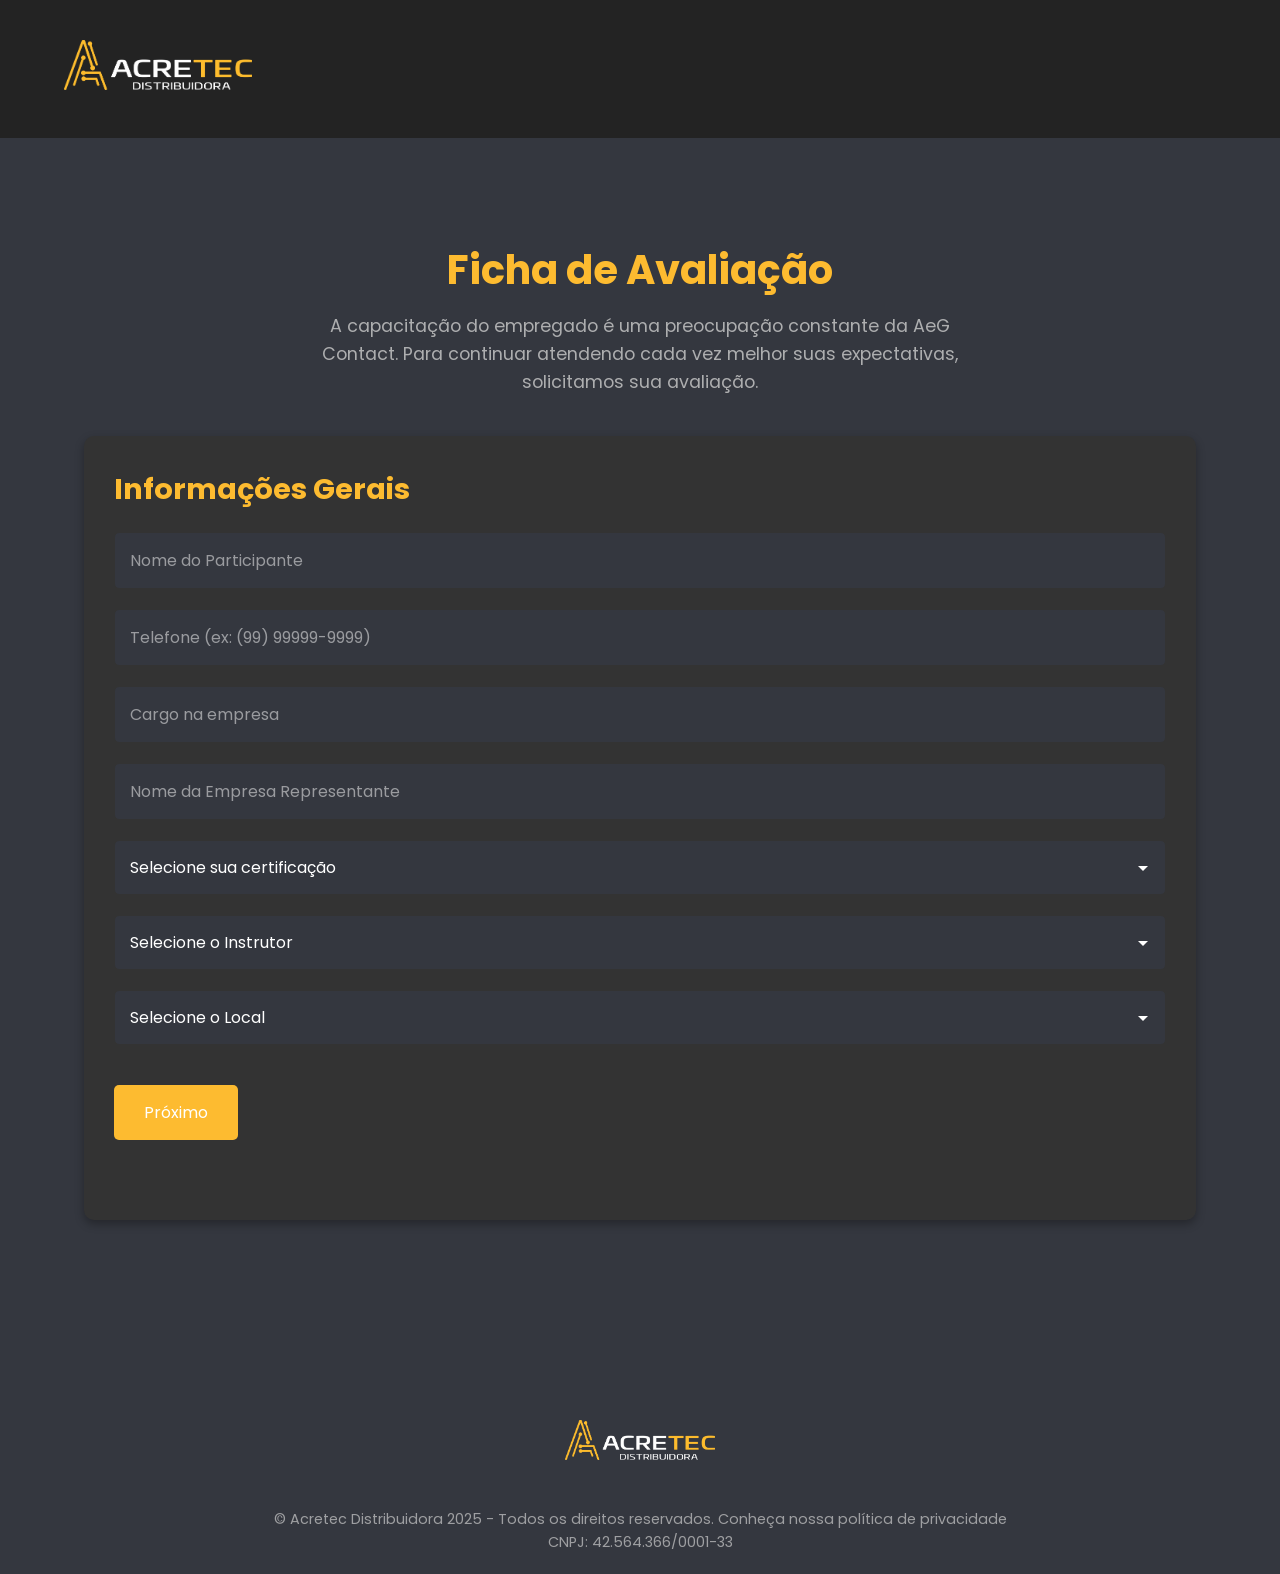
==== index.html @ d70e90a6 "Update index.html" ====
<!DOCTYPE html>
<html lang="pt-BR">

<head>
    <meta charset="UTF-8">
    <meta name="viewport" content="width=device-width, initial-scale=1.0">
    <title>Ficha de Avaliação - Treinamento Hikvision</title>
    <link rel="stylesheet" href="https://cdnjs.cloudflare.com/ajax/libs/font-awesome/6.4.0/css/all.min.css">
    <link href="https://fonts.googleapis.com/css2?family=Poppins:wght@300;400;500;600;700&display=swap" rel="stylesheet">
    <link rel="icon" href="./logo.png">
    <link rel="stylesheet" href="style.css">
</head>

<body>
    <header>
        <div class="container header-container">
            <div class="logo">
                <img src="./LOGO B&A HORIZONTAL.png" alt="ACRETEC Logo">
            </div>
        </div>
    </header>

    <section class="services" id="evaluation">
        <div class="container">
            <div class="section-title">
                <h2>Ficha de Avaliação</h2>
                <p>A capacitação do empregado é uma preocupação constante da AeG Contact. Para continuar atendendo cada vez melhor suas expectativas, solicitamos sua avaliação.</p>
            </div>

            <div class="evaluation-form">
                <form id="trainingEvaluationForm" action="https://api.sheetmonkey.io/form/idKcZD9u6rigDPsrkTjrjF" method="POST">
                    <div class="tabs">
                        <div class="tab-content active" id="info">
                            <div class="form-section info-section">
                                <h2>Informações Gerais</h2>
                                <input type="text" name="Participante" placeholder="Nome do Participante" aria-label="Nome do Participante" required>
                                <input type="tel" name="Telefone" placeholder="Telefone (ex: (99) 99999-9999)" aria-label="Número de Telefone do Participante" required>
                                <input type="text" name="CargoNaEmpresa" placeholder="Cargo na empresa" aria-label="Cargo na empresa" required>
                                <input type="text" name="Empresa_Representante" placeholder="Nome da Empresa Representante" aria-label="Nome da Empresa Representante" required>
                                <select id="instrutor" name="certificacao" required aria-label="Selecione sua certificação">
                                    <option value="" disabled selected>Selecione sua certificação</option>
                                    <option value="HSCA Alarm">HCSA - Alarm</option>
                                    <option value="CSTV Mobile">CSTV Mobile</option>
                                </select>
                                <select id="instrutor" name="Instrutor" required aria-label="Selecione o instrutor">
                                    <option value="" disabled selected>Selecione o Instrutor</option>
                                    <option value="Gabriel Ochoa">Gabriel Ochoa</option>
                                    <option value="Jhonata Cavalcante">Jhonata Cavalcante</option>
                                </select>
                                <select id="local" name="Local" required aria-label="Selecione o local do treinamento">
                                    <option value="" disabled selected>Selecione o Local</option>
                                    <option value="Rio Branco - AC">Rio Branco - AC</option>
                                    <option value="Ariquemes - RO">Ariquemes - RO</option>
                                    <option value="Ji-Paraná - RO">Ji-Paraná - RO</option>
                                    <option value="Vilhena - RO">Vilhena - RO</option>
                                    <option value="Porto Velho - RO">Porto Velho - RO</option>
                                </select>
                                <button type="button" class="next-btn" data-tab="estrutura">Próximo</button>
                            </div>
                        </div>

                        <div class="tab-content" id="estrutura">
                            <div class="form-section">
                                <h2>Estrutura</h2>
                                <div class="rating-item">
                                    <span class="item-label">Horário de realização</span>
                                    <div class="rating-scale">
                                        <span>Não Atendeu</span>
                                        <span>Atendeu</span>
                                        <span>Superou</span>
                                    </div>
                                    <div class="rating-options">
                                        <div class="rating-option">
                                            <input type="radio" name="Estrutura_Horario" id="estrutura_horario1" value="1" required>
                                            <label for="estrutura_horario1">1</label>
                                        </div>
                                        <div class="rating-option">
                                            <input type="radio" name="Estrutura_Horario" id="estrutura_horario2" value="2">
                                            <label for="estrutura_horario2">2</label>
                                        </div>
                                        <div class="rating-option">
                                            <input type="radio" name="Estrutura_Horario" id="estrutura_horario3" value="3">
                                            <label for="estrutura_horario3">3</label>
                                        </div>
                                    </div>
                                </div>
                                <div class="rating-item">
                                    <span class="item-label">Local</span>
                                    <div class="rating-scale">
                                        <span>Não Atendeu</span>
                                        <span>Atendeu</span>
                                        <span>Superou</span>
                                    </div>
                                    <div class="rating-options">
                                        <div class="rating-option">
                                            <input type="radio" name="Estrutura_Local" id="estrutura_local1" value="1" required>
                                            <label for="estrutura_local1">1</label>
                                        </div>
                                        <div class="rating-option">
                                            <input type="radio" name="Estrutura_Local" id="estrutura_local2" value="2">
                                            <label for="estrutura_local2">2</label>
                                        </div>
                                        <div class="rating-option">
                                            <input type="radio" name="Estrutura_Local" id="estrutura_local3" value="3">
                                            <label for="estrutura_local3">3</label>
                                        </div>
                                    </div>
                                </div>
                                <div class="rating-item">
                                    <span class="item-label">Iluminação</span>
                                    <div class="rating-scale">
                                        <span>Não Atendeu</span>
                                        <span>Atendeu</span>
                                        <span>Superou</span>
                                    </div>
                                    <div class="rating-options">
                                        <div class="rating-option">
                                            <input type="radio" name="Estrutura_Iluminacao" id="estrutura_iluminacao1" value="1" required>
                                            <label for="estrutura_iluminacao1">1</label>
                                        </div>
                                        <div class="rating-option">
                                            <input type="radio" name="Estrutura_Iluminacao" id="estrutura_iluminacao2" value="2">
                                            <label for="estrutura_iluminacao2">2</label>
                                        </div>
                                        <div class="rating-option">
                                            <input type="radio" name="Estrutura_Iluminacao" id="estrutura_iluminacao3" value="3">
                                            <label for="estrutura_iluminacao3">3</label>
                                        </div>
                                    </div>
                                </div>
                                <div class="rating-item">
                                    <span class="item-label">Climatização</span>
                                    <div class="rating-scale">
                                        <span>Não Atendeu</span>
                                        <span>Atendeu</span>
                                        <span>Superou</span>
                                    </div>
                                    <div class="rating-options">
                                        <div class="rating-option">
                                            <input type="radio" name="Estrutura_Climatizacao" id="estrutura_Climatizacao1" value="1" required>
                                            <label for="estrutura_Climatizacao1">1</label>
                                        </div>
                                        <div class="rating-option">
                                            <input type="radio" name="Estrutura_Climatizacao" id="estrutura_Climatizacao2" value="2">
                                            <label for="estrutura_Climatizacao2">2</label>
                                        </div>
                                        <div class="rating-option">
                                            <input type="radio" name="Estrutura_Climatizacao" id="estrutura_Climatizacao3" value="3">
                                            <label for="estrutura_Climatizacao3">3</label>
                                        </div>
                                    </div>
                                </div>
                                <div class="rating-item">
                                    <span class="item-label">Coffee Break</span>
                                    <div class="rating-scale">
                                        <span>Não Atendeu</span>
                                        <span>Atendeu</span>
                                        <span>Superou</span>
                                    </div>
                                    <div class="rating-options">
                                        <div class="rating-option">
                                            <input type="radio" name="Estrutura_Coffee" id="estrutura_coffee1" value="1" required>
                                            <label for="estrutura_coffee1">1</label>
                                        </div>
                                        <div class="rating-option">
                                            <input type="radio" name="Estrutura_Coffee" id="estrutura_coffee2" value="2">
                                            <label for="estrutura_coffee2">2</label>
                                        </div>
                                        <div class="rating-option">
                                            <input type="radio" name="Estrutura_Coffee" id="estrutura_coffee3" value="3">
                                            <label for="estrutura_coffee3">3</label>
                                        </div>
                                    </div>
                                </div>
                                <p>Observação:</p>
                                <textarea name="Estrutura_Observacao" placeholder="Digite suas observações sobre a estrutura (ex.: sugestões para melhoria em horário, local, etc.)"></textarea>
                                <button type="button" class="prev-btn" data-tab="info">Anterior</button>
                                <button type="button" class="next-btn" data-tab="organizacao">Próximo</button>
                            </div>
                        </div>

                        <div class="tab-content" id="organizacao">
                            <div class="form-section">
                                <h2>Organização</h2>
                                <div class="rating-item">
                                    <span class="item-label">Material Didático</span>
                                    <div class="rating-scale">
                                        <span>Não Atendeu</span>
                                        <span>Atendeu</span>
                                        <span>Superou</span>
                                    </div>
                                    <div class="rating-options">
                                        <div class="rating-option">
                                            <input type="radio" name="Organizacao_Material" id="organizacao_material1" value="1" required>
                                            <label for="organizacao_material1">1</label>
                                        </div>
                                        <div class="rating-option">
                                            <input type="radio" name="Organizacao_Material" id="organizacao_material2" value="2">
                                            <label for="organizacao_material2">2</label>
                                        </div>
                                        <div class="rating-option">
                                            <input type="radio" name="Organizacao_Material" id="organizacao_material3" value="3">
                                            <label for="organizacao_material3">3</label>
                                        </div>
                                    </div>
                                </div>
                                <div class="rating-item">
                                    <span class="item-label">Conteúdo</span>
                                    <div class="rating-scale">
                                        <span>Não Atendeu</span>
                                        <span>Atendeu</span>
                                        <span>Superou</span>
                                    </div>
                                    <div class="rating-options">
                                        <div class="rating-option">
                                            <input type="radio" name="Organizacao_Conteudo" id="organizacao_conteudo1" value="1" required>
                                            <label for="organizacao_conteudo1">1</label>
                                        </div>
                                        <div class="rating-option">
                                            <input type="radio" name="Organizacao_Conteudo" id="organizacao_conteudo2" value="2">
                                            <label for="organizacao_conteudo2">2</label>
                                        </div>
                                        <div class="rating-option">
                                            <input type="radio" name="Organizacao_Conteudo" id="organizacao_conteudo3" value="3">
                                            <label for="organizacao_conteudo3">3</label>
                                        </div>
                                    </div>
                                </div>
                                <div class="rating-item">
                                    <span class="item-label">Carga Horária</span>
                                    <div class="rating-scale">
                                        <span>Não Atendeu</span>
                                        <span>Atendeu</span>
                                        <span>Superou</span>
                                    </div>
                                    <div class="rating-options">
                                        <div class="rating-option">
                                            <input type="radio" name="Organizacao_Carga" id="organizacao_carga1" value="1" required>
                                            <label for="organizacao_carga1">1</label>
                                        </div>
                                        <div class="rating-option">
                                            <input type="radio" name="Organizacao_Carga" id="organizacao_carga2" value="2">
                                            <label for="organizacao_carga2">2</label>
                                        </div>
                                        <div class="rating-option">
                                            <input type="radio" name="Organizacao_Carga" id="organizacao_carga3" value="3">
                                            <label for="organizacao_carga3">3</label>
                                        </div>
                                    </div>
                                </div>
                                <p>Observação:</p>
                                <textarea name="Organizacao_Observacao" placeholder="Digite suas observações sobre a organização (ex.: sugestões para melhoria em material, conteúdo, etc.)"></textarea>
                                <button type="button" class="prev-btn" data-tab="estrutura">Anterior</button>
                                <button type="button" class="next-btn" data-tab="instrutores">Próximo</button>
                            </div>
                        </div>

                        <div class="tab-content" id="instrutores">
                            <div class="form-section">
                                <h2>Instrutores</h2>
                                <div class="rating-item">
                                    <span class="item-label">Explicação do instrutor</span>
                                    <div class="rating-scale">
                                        <span>Não Atendeu</span>
                                        <span>Atendeu</span>
                                        <span>Superou</span>
                                    </div>
                                    <div class="rating-options">
                                        <div class="rating-option">
                                            <input type="radio" name="Instrutores_Didatica" id="instrutores_didatica1" value="1" required>
                                            <label for="instrutores_didatica1">1</label>
                                        </div>
                                        <div class="rating-option">
                                            <input type="radio" name="Instrutores_Didatica" id="instrutores_didatica2" value="2">
                                            <label for="instrutores_didatica2">2</label>
                                        </div>
                                        <div class="rating-option">
                                            <input type="radio" name="Instrutores_Didatica" id="instrutores_didatica3" value="3">
                                            <label for="instrutores_didatica3">3</label>
                                        </div>
                                    </div>
                                </div>
                                <div class="rating-item">
                                    <span class="item-label">Conhecimento do conteúdo</span>
                                    <div class="rating-scale">
                                        <span>Não Atendeu</span>
                                        <span>Atendeu</span>
                                        <span>Superou</span>
                                    </div>
                                    <div class="rating-options">
                                        <div class="rating-option">
                                            <input type="radio" name="Instrutores_Conhecimento" id="instrutores_conhecimento1" value="1" required>
                                            <label for="instrutores_conhecimento1">1</label>
                                        </div>
                                        <div class="rating-option">
                                            <input type="radio" name="Instrutores_Conhecimento" id="instrutores_conhecimento2" value="2">
                                            <label for="instrutores_conhecimento2">2</label>
                                        </div>
                                        <div class="rating-option">
                                            <input type="radio" name="Instrutores_Conhecimento" id="instrutores_conhecimento3" value="3">
                                            <label for="instrutores_conhecimento3">3</label>
                                        </div>
                                    </div>
                                </div>
                                <div class="rating-item">
                                    <span class="item-label">Preparação</span>
                                    <div class="rating-scale">
                                        <span>Não Atendeu</span>
                                        <span>Atendeu</span>
                                        <span>Superou</span>
                                    </div>
                                    <div class="rating-options">
                                        <div class="rating-option">
                                            <input type="radio" name="Instrutores_Preparacao" id="instrutores_preparacao1" value="1" required>
                                            <label for="instrutores_preparacao1">1</label>
                                        </div>
                                        <div class="rating-option">
                                            <input type="radio" name="Instrutores_Preparacao" id="instrutores_preparacao2" value="2">
                                            <label for="instrutores_preparacao2">2</label>
                                        </div>
                                        <div class="rating-option">
                                            <input type="radio" name="Instrutores_Preparacao" id="instrutores_preparacao3" value="3">
                                            <label for="instrutores_preparacao3">3</label>
                                        </div>
                                    </div>
                                </div>
                                <div class="rating-item">
                                    <span class="item-label">Relacionamento com a turma</span>
                                    <div class="rating-scale">
                                        <span>Não Atendeu</span>
                                        <span>Atendeu</span>
                                        <span>Superou</span>
                                    </div>
                                    <div class="rating-options">
                                        <div class="rating-option">
                                            <input type="radio" name="Instrutores_Relacionamento" id="instrutores_relacionamento1" value="1" required>
                                            <label for="instrutores_relacionamento1">1</label>
                                        </div>
                                        <div class="rating-option">
                                            <input type="radio" name="Instrutores_Relacionamento" id="instrutores_relacionamento2" value="2">
                                            <label for="instrutores_relacionamento2">2</label>
                                        </div>
                                        <div class="rating-option">
                                            <input type="radio" name="Instrutores_Relacionamento" id="instrutores_relacionamento3" value="3">
                                            <label for="instrutores_relacionamento3">3</label>
                                        </div>
                                    </div>
                                </div>
                                <div class="rating-item">
                                    <span class="item-label">Esclarecimento de dúvidas</span>
                                    <div class="rating-scale">
                                        <span>Não Atendeu</span>
                                        <span>Atendeu</span>
                                        <span>Superou</span>
                                    </div>
                                    <div class="rating-options">
                                        <div class="rating-option">
                                            <input type="radio" name="Instrutores_Duvidas" id="instrutores_duvidas1" value="1" required>
                                            <label for="instrutores_duvidas1">1</label>
                                        </div>
                                        <div class="rating-option">
                                            <input type="radio" name="Instrutores_Duvidas" id="instrutores_duvidas2" value="2">
                                            <label for="instrutores_duvidas2">2</label>
                                        </div>
                                        <div class="rating-option">
                                            <input type="radio" name="Instrutores_Duvidas" id="instrutores_duvidas3" value="3">
                                            <label for="instrutores_duvidas3">3</label>
                                        </div>
                                    </div>
                                </div>
                                <div class="rating-item">
                                    <span class="item-label">Tom de voz</span>
                                    <div class="rating-scale">
                                        <span>Não Atendeu</span>
                                        <span>Atendeu</span>
                                        <span>Superou</span>
                                    </div>
                                    <div class="rating-options">
                                        <div class="rating-option">
                                            <input type="radio" name="Instrutores_Tom" id="instrutores_tom1" value="1" required>
                                            <label for="instrutores_tom1">1</label>
                                        </div>
                                        <div class="rating-option">
                                            <input type="radio" name="Instrutores_Tom" id="instrutores_tom2" value="2">
                                            <label for="instrutores_tom2">2</label>
                                        </div>
                                        <div class="rating-option">
                                            <input type="radio" name="Instrutores_Tom" id="instrutores_tom3" value="3">
                                            <label for="instrutores_tom3">3</label>
                                        </div>
                                    </div>
                                </div>

                                <div class="rating-item">
                                    <span class="item-label">Pontualidade</span>
                                    <div class="rating-scale">
                                        <span>Não Atendeu</span>
                                        <span>Atendeu</span>
                                        <span>Superou</span>
                                    </div>
                                    <div class="rating-options">
                                        <div class="rating-option">
                                            <input type="radio" name="Instrutores_Pontualidade" id="instrutores_pontualidade1" value="1" required>
                                            <label for="instrutores_pontualidade1">1</label>
                                        </div>
                                        <div class="rating-option">
                                            <input type="radio" name="Instrutores_Pontualidade" id="instrutores_pontualidade2" value="2">
                                            <label for="instrutores_pontualidade2">2</label>
                                        </div>
                                        <div class="rating-option">
                                            <input type="radio" name="Instrutores_Pontualidade" id="instrutores_pontualidade3" value="3">
                                            <label for="instrutores_pontualidade3">3</label>
                                        </div>
                                    </div>
                                </div>
                                <p>Observação:</p>
                                <textarea name="Instrutores_Observacao" placeholder="Digite suas observações sobre os instrutores (ex.: sugestões para melhoria em didática, relacionamento, etc.)"></textarea>
                                <button type="button" class="prev-btn" data-tab="organizacao">Anterior</button>
                                <button type="button" class="next-btn" data-tab="participantes">Próximo</button>
                            </div>
                        </div>

                        <div class="tab-content" id="participantes">
                            <div class="form-section">
                                <h2>Participantes</h2>
                                <div class="rating-item">
                                    <span class="item-label">Aquisição de conhecimento</span>
                                    <div class="rating-scale">
                                        <span>Não Atendeu</span>
                                        <span>Atendeu</span>
                                        <span>Superou</span>
                                    </div>
                                    <div class="rating-options">
                                        <div class="rating-option">
                                            <input type="radio" name="Participantes_Conhecimento" id="participantes_conhecimento1" value="1" required>
                                            <label for="participantes_conhecimento1">1</label>
                                        </div>
                                        <div class="rating-option">
                                            <input type="radio" name="Participantes_Conhecimento" id="participantes_conhecimento2" value="2">
                                            <label for="participantes_conhecimento2">2</label>
                                        </div>
                                        <div class="rating-option">
                                            <input type="radio" name="Participantes_Conhecimento" id="participantes_conhecimento3" value="3">
                                            <label for="participantes_conhecimento3">3</label>
                                        </div>
                                    </div>
                                </div>
                                <div class="rating-item">
                                    <span class="item-label">Relação com o trabalho</span>
                                    <div class="rating-scale">
                                        <span>Não Atendeu</span>
                                        <span>Atendeu</span>
                                        <span>Superou</span>
                                    </div>
                                    <div class="rating-options">
                                        <div class="rating-option">
                                            <input type="radio" name="Participantes_Relacao" id="participantes_relacao1" value="1" required>
                                            <label for="participantes_relacao1">1</label>
                                        </div>
                                        <div class="rating-option">
                                            <input type="radio" name="Participantes_Relacao" id="participantes_relacao2" value="2">
                                            <label for="participantes_relacao2">2</label>
                                        </div>
                                        <div class="rating-option">
                                            <input type="radio" name="Participantes_Relacao" id="participantes_relacao3" value="3">
                                            <label for="participantes_relacao3">3</label>
                                        </div>
                                    </div>
                                </div>
                                <div class="rating-item">
                                    <span class="item-label">Satisfação</span>
                                    <div class="rating-scale">
                                        <span>Não Atendeu</span>
                                        <span>Atendeu</span>
                                        <span>Superou</span>
                                    </div>
                                    <div class="rating-options">
                                        <div class="rating-option">
                                            <input type="radio" name="Participantes_Satisfacao" id="participantes_satisfacao1" value="1" required>
                                            <label for="participantes_satisfacao1">1</label>
                                        </div>
                                        <div class="rating-option">
                                            <input type="radio" name="Participantes_Satisfacao" id="participantes_satisfacao2" value="2">
                                            <label for="participantes_satisfacao2">2</label>
                                        </div>
                                        <div class="rating-option">
                                            <input type="radio" name="Participantes_Satisfacao" id="participantes_satisfacao3" value="3">
                                            <label for="participantes_satisfacao3">3</label>
                                        </div>
                                    </div>
                                </div>
                                <div class="rating-item">
                                    <span class="item-label">Envolvimento</span>
                                    <div class="rating-scale">
                                        <span>Não Atendeu</span>
                                        <span>Atendeu</span>
                                        <span>Superou</span>
                                    </div>
                                    <div class="rating-options">
                                        <div class="rating-option">
                                            <input type="radio" name="Participantes_Envolvimento" id="participantes_envolvimento1" value="1" required>
                                            <label for="participantes_envolvimento1">1</label>
                                        </div>
                                        <div class="rating-option">
                                            <input type="radio" name="Participantes_Envolvimento" id="participantes_envolvimento2" value="2">
                                            <label for="participantes_envolvimento2">2</label>
                                        </div>
                                        <div class="rating-option">
                                            <input type="radio" name="Participantes_Envolvimento" id="participantes_envolvimento3" value="3">
                                            <label for="participantes_envolvimento3">3</label>
                                        </div>
                                    </div>
                                </div>
                                <div class="rating-item">
                                    <span class="item-label">Avaliação geral do treinamento (1 a 10)</span>
                                    <div class="rating-scale">
                                        <span>Muito Ruim</span>
                                        <span>Excelente</span>
                                    </div>
                                    <div class="rating-options">
                                        <div class="rating-option">
                                            <input type="radio" name="Nota_Geral" id="nota_geral1" value="1" required>
                                            <label for="nota_geral1">1</label>
                                        </div>
                                        <div class="rating-option">
                                            <input type="radio" name="Nota_Geral" id="nota_geral2" value="2">
                                            <label for="nota_geral2">2</label>
                                        </div>
                                        <div class="rating-option">
                                            <input type="radio" name="Nota_Geral" id="nota_geral3" value="3">
                                            <label for="nota_geral3">3</label>
                                        </div>
                                        <div class="rating-option">
                                            <input type="radio" name="Nota_Geral" id="nota_geral4" value="4">
                                            <label for="nota_geral4">4</label>
                                        </div>
                                        <div class="rating-option">
                                            <input type="radio" name="Nota_Geral" id="nota_geral5" value="5">
                                            <label for="nota_geral5">5</label>
                                        </div>
                                        <div class="rating-option">
                                            <input type="radio" name="Nota_Geral" id="nota_geral6" value="6">
                                            <label for="nota_geral6">6</label>
                                        </div>
                                        <div class="rating-option">
                                            <input type="radio" name="Nota_Geral" id="nota_geral7" value="7">
                                            <label for="nota_geral7">7</label>
                                        </div>
                                        <div class="rating-option">
                                            <input type="radio" name="Nota_Geral" id="nota_geral8" value="8">
                                            <label for="nota_geral8">8</label>
                                        </div>
                                        <div class="rating-option">
                                            <input type="radio" name="Nota_Geral" id="nota_geral9" value="9">
                                            <label for="nota_geral9">9</label>
                                        </div>
                                        <div class="rating-option">
                                            <input type="radio" name="Nota_Geral" id="nota_geral10" value="10">
                                            <label for="nota_geral10">10</label>
                                        </div>
                                    </div>
                                </div>
                                <p>Observação:</p>
                                <textarea name="Participantes_Observacao" placeholder="Digite suas observações sobre sua participação (ex.: sugestões para melhoria pessoal, etc.)"></textarea>
                                <button type="button" class="prev-btn" data-tab="instrutores">Anterior</button>
                                <button type="submit" class="submit-btn">Enviar Avaliação <i class="fas fa-spinner" style="display: none;"></i></button>
                            </div>
                        </div>
                    </div>
                </form>

                <div class="thank-you" id="thankYouMessage" style="display: none;">
                    <h2>Obrigado pela sua Avaliação!</h2>
                    <p>Sua opinião é muito importante para nós. Agradecemos pelo tempo dedicado.</p>
                </div>
            </div>
        </div>
    </section>

    <footer>
        <div class="container">
            <div class="footer-logo">
                <img src="./LOGO B&A HORIZONTAL.png" alt="ACRETEC Logo" style="height: 40px;">
            </div>
            <div class="copyright">
                <p>&copy; Acretec Distribuidora 2025 - Todos os direitos reservados. Conheça nossa política de
                    privacidade</p>
                <p>CNPJ: 42.564.366/0001-33</p>
            </div>
        </div>
    </footer>
    <script src="script.js"></script>
</body>
</html>
---- style.css ----
:root {
    --primary: #fdbb30;
    --dark: #232323;
    --dark-gray: #34373f;
    --medium-gray: #333333;
    --light: #ffffff;
}

* {
    margin: 0;
    padding: 0;
    box-sizing: border-box;
}

body {
    font-family: 'Poppins', sans-serif;
    background-color: var(--dark);
    color: var(--light);
    line-height: 1.6;
    padding-top: 70px;
}

.container {
    width: 100%;
    max-width: 1200px;
    margin: 0 auto;
    padding: 0 20px;
}

/* Header Styles */
header {
    background-color: var(--dark);
    padding: 15px 0;
    position: fixed;
    top: 0;
    width: 100%;
    z-index: 1000;
    box-shadow: 0 2px 10px rgba(0, 0, 0, 0.1);
}

.header-container {
    display: flex;
    justify-content: space-between;
    align-items: center;
    position: relative;
}

.logo img {
    height: 40px;
    width: auto;
    transition: all 0.3s ease;
    z-index: 1002;
}

.logo img:hover {
    transform: scale(1.05);
}

/* Navigation */
nav ul {
    display: flex;
    list-style: none;
}

nav ul li {
    margin-left: 30px;
}

nav ul li a {
    color: var(--light);
    text-decoration: none;
    font-weight: 500;
    transition: all 0.3s ease;
    position: relative;
}

nav ul li a:hover {
    color: var(--primary);
}

nav ul li a::after {
    content: '';
    position: absolute;
    width: 0;
    height: 2px;
    background: var(--primary);
    bottom: -5px;
    left: 0;
    transition: width 0.3s ease;
}

nav ul li a:hover::after {
    width: 100%;
}

.mobile-menu-btn {
    display: none;
    background: none;
    border: none;
    color: var(--light);
    font-size: 24px;
    cursor: pointer;
    z-index: 1003;
    padding: 5px;
}

/* Hero Section */
.hero {
    height: 100vh;
    display: flex;
    align-items: center;
    background: linear-gradient(rgba(35, 35, 35, 0.8), rgba(35, 35, 35, 0.8)), url('/imagem/LOJA%20RIO%20BRANCO%20-%20AC.JPG');
    background-size: cover;
    background-position: center;
    padding-top: 80px;
}

.hero-content {
    display: grid;
    grid-template-columns: 1fr 1fr;
    gap: 50px;
    align-items: center;
}

.about-text h1 {
    font-size: 2.8rem;
    margin-bottom: 20px;
    color: var(--primary);
}

.about-text p {
    font-size: 1.1rem;
    margin-bottom: 30px;
    opacity: 0.9;
    max-width: 600px;
}

.action-buttons {
    display: flex;
    flex-direction: column;
    gap: 20px;
}

.action-section {
    background-color: var(--dark-gray);
    padding: 30px;
    border-radius: 10px;
    box-shadow: 0 5px 15px rgba(0, 0, 0, 0.1);
}

.action-section h3 {
    color: var(--primary);
    margin-bottom: 20px;
    font-size: 1.5rem;
}

.action-links {
    display: flex;
    flex-direction: column;
    gap: 15px;
}

.action-links a {
    color: var(--light);
    text-decoration: none;
    transition: all 0.3s ease;
    display: flex;
    align-items: center;
}

.action-links a:hover {
    color: var(--primary);
    transform: translateX(5px);
}

.action-links a i {
    margin-right: 10px;
    color: var(--primary);
}

/* Buttons */
.btn {
    display: inline-block;
    background-color: var(--primary);
    color: var(--dark);
    padding: 12px 30px;
    border-radius: 5px;
    text-decoration: none;
    font-weight: 600;
    transition: all 0.3s ease;
    border: 2px solid var(--primary);
    text-align: center;
}

.btn:hover {
    background-color: transparent;
    color: var(--primary);
}

.btn-secondary {
    background-color: transparent;
    color: var(--primary);
    border-color: var(--primary);
}

.btn-secondary:hover {
    background-color: var(--primary);
    color: var(--dark);
}

.btn-group {
    display: flex;
    gap: 15px;
    margin-top: 30px;
}

/* Services Section */
.services {
    padding: 100px 0;
    background-color: var(--dark-gray);
}

.section-title {
    text-align: center;
    margin-bottom: 60px;
}

.section-title h2 {
    font-size: 2.5rem;
    color: var(--primary);
    margin-bottom: 15px;
}

.section-title p {
    max-width: 700px;
    margin: 0 auto;
    opacity: 0.8;
}

.services-grid {
    display: grid;
    grid-template-columns: repeat(auto-fit, minmax(300px, 1fr));
    gap: 30px;
}

.service-card {
    background-color: var(--medium-gray);
    padding: 30px;
    border-radius: 10px;
    transition: all 0.3s ease;
    text-align: center;
}

.service-card:hover {
    transform: translateY(-10px);
    box-shadow: 0 10px 20px rgba(0, 0, 0, 0.2);
}

.service-icon {
    font-size: 3rem;
    color: var(--primary);
    margin-bottom: 20px;
}

.service-card h3 {
    font-size: 1.5rem;
    margin-bottom: 15px;
}

/* Stores Section */
.stores {
    padding: 100px 0;
    background-color: var(--dark);
}

.stores-container {
    display: flex;
    flex-direction: column;
    gap: 40px;
}

.store-group {
    background-color: var(--dark-gray);
    padding: 30px;
    border-radius: 10px;
}

.store-group h3 {
    color: var(--primary);
    font-size: 1.8rem;
    margin-bottom: 20px;
    padding-bottom: 10px;
    border-bottom: 2px solid var(--primary);
}

.store-cards {
    display: grid;
    grid-template-columns: repeat(auto-fit, minmax(300px, 1fr));
    gap: 20px;
}

.store-card {
    background-color: var(--medium-gray);
    padding: 20px;
    border-radius: 8px;
    transition: all 0.3s ease;
}

.store-card:hover {
    transform: translateY(-5px);
}

.store-card img {
    width: 100%;
    height: 200px;
    object-fit: cover;
    border-radius: 5px;
    margin-bottom: 15px;
}

.store-card h4 {
    color: var(--primary);
    margin-bottom: 10px;
    font-size: 1.2rem;
}

.store-card p {
    margin-bottom: 10px;
    font-size: 0.9rem;
}

.store-card a {
    color: var(--primary);
    text-decoration: none;
    font-weight: 500;
    display: inline-block;
    margin-top: 10px;
    font-size: 0.9rem;
}

.store-card a:hover {
    text-decoration: underline;
}

/* Links Section */
.quick-links {
    padding: 60px 0;
    background-color: var(--dark-gray);
}

.links-container {
    display: grid;
    grid-template-columns: repeat(auto-fit, minmax(250px, 1fr));
    gap: 30px;
}

.link-group {
    background-color: var(--medium-gray);
    padding: 25px;
    border-radius: 8px;
}

.link-group h3 {
    color: var(--primary);
    font-size: 1.5rem;
    margin-bottom: 20px;
    padding-bottom: 10px;
    border-bottom: 1px solid var(--primary);
}

.link-list {
    display: flex;
    flex-direction: column;
    gap: 12px;
}

.link-list a {
    color: var(--light);
    text-decoration: none;
    transition: all 0.3s ease;
    display: flex;
    align-items: center;
}

.link-list a:hover {
    color: var(--primary);
    transform: translateX(5px);
}

.link-list a i {
    margin-right: 10px;
    color: var(--primary);
}

/* Contact Section */
.contact {
    padding: 100px 0;
    background-color: var(--dark);
}

.contact-container {
    display: grid;
    grid-template-columns: 1fr 1fr;
    gap: 50px;
}

.contact-info h3 {
    color: var(--primary);
    font-size: 1.8rem;
    margin-bottom: 20px;
}

.contact-info p {
    margin-bottom: 15px;
    display: flex;
    align-items: center;
}

.contact-info i {
    margin-right: 10px;
    color: var(--primary);
    min-width: 20px;
}

.contact-form input,
.contact-form textarea {
    width: 100%;
    padding: 15px;
    margin-bottom: 20px;
    background-color: var(--dark-gray);
    border: 1px solid var(--medium-gray);
    border-radius: 5px;
    color: var(--light);
}

.contact-form textarea {
    height: 150px;
    resize: none;
}

.contact-form button {
    width: 100%;
    padding: 15px;
    background-color: var(--primary);
    color: var(--dark);
    border: none;
    border-radius: 5px;
    font-weight: 600;
    cursor: pointer;
    transition: all 0.3s ease;
}

.contact-form button:hover {
    background-color: transparent;
    color: var(--primary);
    border: 1px solid var(--primary);
}

/* Footer */
footer {
    background-color: var(--medium-gray);
    padding: 40px 0 20px;
    text-align: center;
}

.footer-logo img {
    height: 60px;
    margin-bottom: 20px;
}

.social-links {
    display: flex;
    justify-content: center;
    gap: 15px;
    margin-bottom: 30px;
}

.social-links a {
    display: inline-flex;
    align-items: center;
    justify-content: center;
    width: 40px;
    height: 40px;
    background-color: var(--dark-gray);
    color: var(--primary);
    border-radius: 50%;
    transition: all 0.3s ease;
    position: relative;
    text-decoration: none;
}

.social-icon-container {
    display: flex;
    align-items: center;
    justify-content: center;
}

.social-links a i {
    font-size: 18px;
    position: relative;
    margin-left: auto;
    margin-right: auto;
    color: inherit;
    transition: color 0.3s ease;
}

.social-links a .fab {
    font-size: 20px;
    position: relative;
}

.social-links a:hover {
    background-color: var(--primary);
    color: var(--dark) !important;
    transform: translateY(-3px);
}

.copyright {
    opacity: 0.7;
    font-size: 0.9rem;
    margin-top: 20px;
}

/* Responsive Design */
@media (max-width: 992px) {

    .hero-content,
    .contact-container {
        grid-template-columns: 1fr;
    }

    .action-buttons {
        order: -1;
        margin-bottom: 50px;
    }
}

@media (max-width: 768px) {
    body {
        padding-top: 70px;
    }

    header {
        padding: 15px 0;
    }

    .logo img {
        height: 40px;
    }

    .mobile-menu-btn {
        display: block;
    }

    nav ul {
        position: fixed;
        top: 70px;
        left: -100%;
        width: 100%;
        height: calc(100vh - 70px);
        background-color: var(--dark-gray);
        flex-direction: column;
        padding: 20px 30px;
        transition: all 0.5s ease;
        z-index: 1001;
        overflow-y: auto;
    }

    nav ul.show {
        left: 0;
    }

    nav ul li {
        margin: 15px 0;
        border-bottom: 1px solid var(--medium-gray);
        padding-bottom: 10px;
    }

    nav ul li a {
        font-size: 1.1rem;
        display: block;
        padding: 10px 0;
    }

    .about-text h1 {
        font-size: 2.2rem;
    }

    .btn-group {
        flex-direction: column;
    }

    .hero {
        height: auto;
        min-height: 100vh;
        padding: 100px 0 50px;
    }

    .services-grid,
    .store-cards {
        grid-template-columns: 1fr;
    }
}

@media (min-width: 769px) {
    body {
        padding-top: 0;
    }

    header {
        position: static;
        padding: 20px 0;
    }

    .mobile-menu-btn {
        display: none;
    }

    nav ul {
        position: static;
        width: auto;
        height: auto;
        flex-direction: row;
        padding: 0;
        background: transparent;
        display: flex;
    }

    nav ul li {
        margin: 0 0 0 30px;
        border: none;
        padding: 0;
    }
}

/* Estilo para a seção de compra */
.purchase-cta {
    background: linear-gradient(135deg, #34373f 0%, #1a1a1a 100%);
    padding: 30px;
    border-radius: 12px;
    box-shadow: 0 10px 30px rgba(0, 0, 0, 0.2);
    border: 1px solid rgba(253, 187, 48, 0.2);
    margin-top: 30px;
}

.purchase-cta h3 {
    color: var(--primary);
    font-size: 1.8rem;
    margin-bottom: 10px;
    text-align: center;
    line-height: 1.3;
}

.cta-subtitle {
    color: rgba(255, 255, 255, 0.8);
    text-align: center;
    margin-bottom: 25px;
    font-size: 1.1rem;
    max-width: 600px;
    margin-left: auto;
    margin-right: auto;
}

.cta-buttons-grid {
    display: grid;
    grid-template-columns: repeat(auto-fit, minmax(250px, 1fr));
    gap: 15px;
    margin-bottom: 25px;
}

.cta-button {
    display: flex;
    align-items: center;
    background-color: rgba(253, 187, 48, 0.1);
    border: 1px solid rgba(253, 187, 48, 0.3);
    padding: 15px;
    border-radius: 8px;
    color: white;
    text-decoration: none;
    transition: all 0.3s ease;
}

.cta-button.primary {
    background: linear-gradient(135deg, rgba(253, 187, 48, 0.2) 0%, rgba(253, 187, 48, 0.4) 100%);
    border: 1px solid var(--primary);
    grid-column: 1 / -1;
}

.cta-button:hover {
    background-color: rgba(253, 187, 48, 0.2);
    transform: translateY(-3px);
    box-shadow: 0 5px 15px rgba(253, 187, 48, 0.2);
}

.cta-button i:first-child {
    font-size: 1.5rem;
    color: var(--primary);
    margin-right: 15px;
    min-width: 30px;
    text-align: center;
}

.cta-button i:last-child {
    color: rgba(255, 255, 255, 0.6);
    transition: all 0.3s ease;
    margin-left: 10px;
}

.cta-button:hover i:last-child {
    color: var(--primary);
    transform: translateX(5px);
}

.cta-button div {
    flex-grow: 1;
}

.cta-button strong {
    display: block;
    font-size: 1rem;
    margin-bottom: 3px;
}

.cta-button span {
    display: block;
    font-size: 0.85rem;
    color: rgba(255, 255, 255, 0.7);
}

.cta-benefits {
    display: flex;
    justify-content: center;
    flex-wrap: wrap;
    gap: 20px;
    padding-top: 20px;
    border-top: 1px solid rgba(255, 255, 255, 0.1);
}

.benefit-item {
    display: flex;
    align-items: center;
    gap: 8px;
    color: rgba(255, 255, 255, 0.9);
    font-size: 0.95rem;
}

.benefit-item i {
    color: var(--primary);
    font-size: 1rem;
}

/* Responsivo */
@media (max-width: 768px) {
    .purchase-cta h3 {
        font-size: 1.5rem;
    }

    .cta-button {
        padding: 12px;
    }

    .cta-button strong {
        font-size: 0.9rem;
    }

    .cta-button span {
        font-size: 0.8rem;
    }

    .cta-benefits {
        flex-direction: column;
        align-items: center;
        gap: 12px;
    }
}

.fa-spinner {
    margin-left: 8px;
}

button:disabled {
    opacity: 0.7;
    cursor: not-allowed;
}

.fa-spinner {
    margin-left: 8px;
    animation: fa-spin 2s infinite linear;
}

@keyframes fa-spin {
    0% {
        transform: rotate(0deg);
    }

    100% {
        transform: rotate(359deg);
    }
}

button:disabled {
    opacity: 0.7;
    cursor: not-allowed;
}

/* Estilo para o feedback */
#formFeedback {
    transition: all 0.3s ease;
}

/* Estilo para o botão durante o envio */
button[disabled] {
    opacity: 0.7;
    cursor: not-allowed;
}

/* Evaluation Form Styles */
.evaluation-form {
    background-color: var(--dark-gray);
    padding: 40px;
    border-radius: 10px;
    margin: 40px 0;
}

.form-section {
    margin-bottom: 30px;
    padding-bottom: 20px;
    border-bottom: 1px solid var(--medium-gray);
}

.form-section:last-child {
    border-bottom: none;
}

.form-section h2 {
    color: var(--primary);
    font-size: 1.8rem;
    margin-bottom: 15px;
}

.rating-item {
    margin-bottom: 25px;
}

.item-label {
    display: block;
    margin-bottom: 10px;
    font-weight: 500;
    font-size: 1.1rem;
}

.rating-scale {
    display: flex;
    justify-content: space-between;
    margin-bottom: 10px;
    font-size: 0.9rem;
    color: rgba(255, 255, 255, 0.7);
}

.rating-options {
    display: flex;
    justify-content: space-between;
}

.rating-option {
    display: flex;
    flex-direction: column;
    align-items: center;
}

.rating-option input {
    display: none;
}

.rating-option label {
    width: 50px;
    height: 50px;
    border: 2px solid var(--medium-gray);
    border-radius: 50%;
    display: flex;
    align-items: center;
    justify-content: center;
    cursor: pointer;
    font-weight: bold;
    transition: all 0.2s ease;
    background-color: var(--dark);
}

.rating-option input:checked+label {
    background: var(--primary);
    color: var(--dark);
    border-color: var(--primary);
}

.rating-option label:hover {
    border-color: var(--primary);
}

textarea {
    width: 100%;
    padding: 15px;
    background-color: var(--dark-gray);
    border: 1px solid var(--medium-gray);
    border-radius: 5px;
    color: var(--light);
    resize: vertical;
    min-height: 120px;
    margin-top: 10px;
}

textarea:focus {
    outline: none;
    border-color: var(--primary);
}

.optional {
    color: rgba(255, 255, 255, 0.6);
    font-style: italic;
    font-size: 0.9em;
}

.submit-btn {
    background-color: var(--primary);
    color: var(--dark);
    border: none;
    padding: 15px 40px;
    border-radius: 5px;
    font-size: 1.1rem;
    font-weight: 600;
    cursor: pointer;
    display: block;
    margin: 30px auto 10px;
    transition: all 0.3s ease;
}

.submit-btn:hover {
    background-color: transparent;
    color: var(--primary);
    border: 2px solid var(--primary);
}

.thank-you {
    display: none;
    text-align: center;
    padding: 40px;
    background: var(--dark);
    border-radius: 10px;
    margin-top: 20px;
}

.thank-you h2 {
    color: var(--primary);
    margin-bottom: 15px;
}

.info-section input {
    width: 100%;
    padding: 15px;
    margin-bottom: 20px;
    background-color: var(--dark-gray);
    border: 1px solid var(--medium-gray);
    border-radius: 5px;
    color: var(--light);
}

* {
    margin: 0;
    padding: 0;
    box-sizing: border-box;
}

body {
    font-family: 'Poppins', sans-serif;
    background-color: var(--dark-gray);
    color: var(--light);
    line-height: 1.6;
}

.container {
    width: 90%;
    max-width: 1200px;
    margin: 0 auto;
}

.header-container {
    display: flex;
    justify-content: space-between;
    align-items: center;
    padding: 20px 0;
}

.logo img {
    height: 50px;
}

nav ul {
    list-style: none;
    display: flex;
    gap: 20px;
}

nav ul li a {
    color: var(--light);
    text-decoration: none;
    font-weight: 500;
}

nav ul li a:hover {
    color: var(--primary);
}

.mobile-menu-btn {
    display: none;
    background: none;
    border: none;
    color: var(--light);
    font-size: 1.5rem;
    cursor: pointer;
}

.section-title {
    text-align: center;
    margin-bottom: 40px;
}

.section-title h2 {
    font-size: 2.5rem;
    margin-bottom: 10px;
}

.section-title p {
    font-size: 1.1rem;
    color: #ccc;
}

.evaluation-form {
    background-color: var(--medium-gray);
    padding: 30px;
    border-radius: 10px;
    box-shadow: 0 4px 10px rgba(0, 0, 0, 0.3);
}

.tab-content {
    display: none;
}

.tab-content.active {
    display: block;
}

.form-section {
    margin-bottom: 30px;
}

.form-section h2 {
    font-size: 1.8rem;
    margin-bottom: 20px;
}

select,
input[type="text"],
input[type="tel"],
textarea {
    width: 100%;
    padding: 15px;
    margin-bottom: 20px;
    background-color: var(--dark-gray);
    border: 1px solid var(--medium-gray);
    border-radius: 5px;
    color: var(--light);
    font-family: 'Poppins', sans-serif;
    font-size: 1rem;
}

select {
    appearance: none;
    background-image: url('data:image/svg+xml;utf8,<svg fill="white" height="24" viewBox="0 0 24 24" width="24" xmlns="http://www.w3.org/2000/svg"><path d="M7 10l5 5 5-5z"/><path d="M0 0h24v24H0z" fill="none"/></svg>');
    background-repeat: no-repeat;
    background-position: right 10px top 50%;
}

select:focus,
input[type="text"]:focus,
input[type="tel"]:focus,
textarea:focus {
    outline: none;
    border-color: var(--primary);
}

select option[disabled] {
    color: rgba(255, 255, 255, 0.5);
}

input[type="text"]::placeholder,
input[type="tel"]::placeholder,
textarea::placeholder {
    color: rgba(255, 255, 255, 0.5);
}

.rating-item {
    margin-bottom: 20px;
}

.item-label {
    display: block;
    font-size: 1.1rem;
    margin-bottom: 10px;
}

.rating-scale {
    display: flex;
    justify-content: space-between;
    font-size: 0.9rem;
    color: #ccc;
    margin-bottom: 10px;
}

.rating-options {
    display: flex;
    gap: 10px;
}

.rating-option {
    display: flex;
    flex-direction: column;
    align-items: center;
}

.rating-option input {
    margin-bottom: 5px;
}

.submit-btn,
.next-btn,
.prev-btn {
    background-color: var(--primary);
    color: var(--light);
    padding: 15px 30px;
    border: none;
    border-radius: 5px;
    cursor: pointer;
    font-size: 1rem;
    font-family: 'Poppins', sans-serif;
    display: inline-flex;
    align-items: center;
    gap: 10px;
    margin-top: 20px;
    margin-right: 10px;
}

.prev-btn {
    background-color: var(--medium-gray);
}

.submit-btn:hover,
.next-btn:hover,
.prev-btn:hover {
    opacity: 0.9;
}

.submit-btn:disabled {
    background-color: #555;
    cursor: not-allowed;
}

.thank-you {
    display: none;
    text-align: center;
    margin-top: 20px;
}

.thank-you h2 {
    font-size: 2rem;
    margin-bottom: 10px;
}

.thank-you p {
    font-size: 1.1rem;
    color: #ccc;
}

footer {
    background-color: var(--dark-gray);
    padding: 20px 0;
    margin-top: 40px;
}

.footer-logo img {
    height: 40px;
}

.social-links {
    display: flex;
    justify-content: center;
    gap: 20px;
    margin: 20px 0;
}

.social-links a {
    color: var(--light);
    font-size: 1.5rem;
}

.social-links a:hover {
    color: var(--primary);
}

.copyright {
    text-align: center;
    font-size: 0.9rem;
    color: #ccc;
}

@media (max-width: 768px) {
    .mobile-menu-btn {
        display: block;
    }

    nav ul {
        display: none;
        flex-direction: column;
        position: absolute;
        top: 80px;
        left: 0;
        width: 100%;
        background-color: var(--dark-gray);
        padding: 20px;
    }

    nav ul.show {
        display: flex;
    }

    .submit-btn,
    .next-btn,
    .prev-btn {
        width: 100%;
        justify-content: center;
        margin-bottom: 10px;
    }
}

.rating-scale {
    display: flex;
    justify-content: space-between;
    margin-bottom: 10px;
    font-size: 14px;
}
.rating-options {
    display: flex;
    gap: 10px;
}
.rating-option {
    display: flex;
    align-items: center;
    gap: 5px;
}
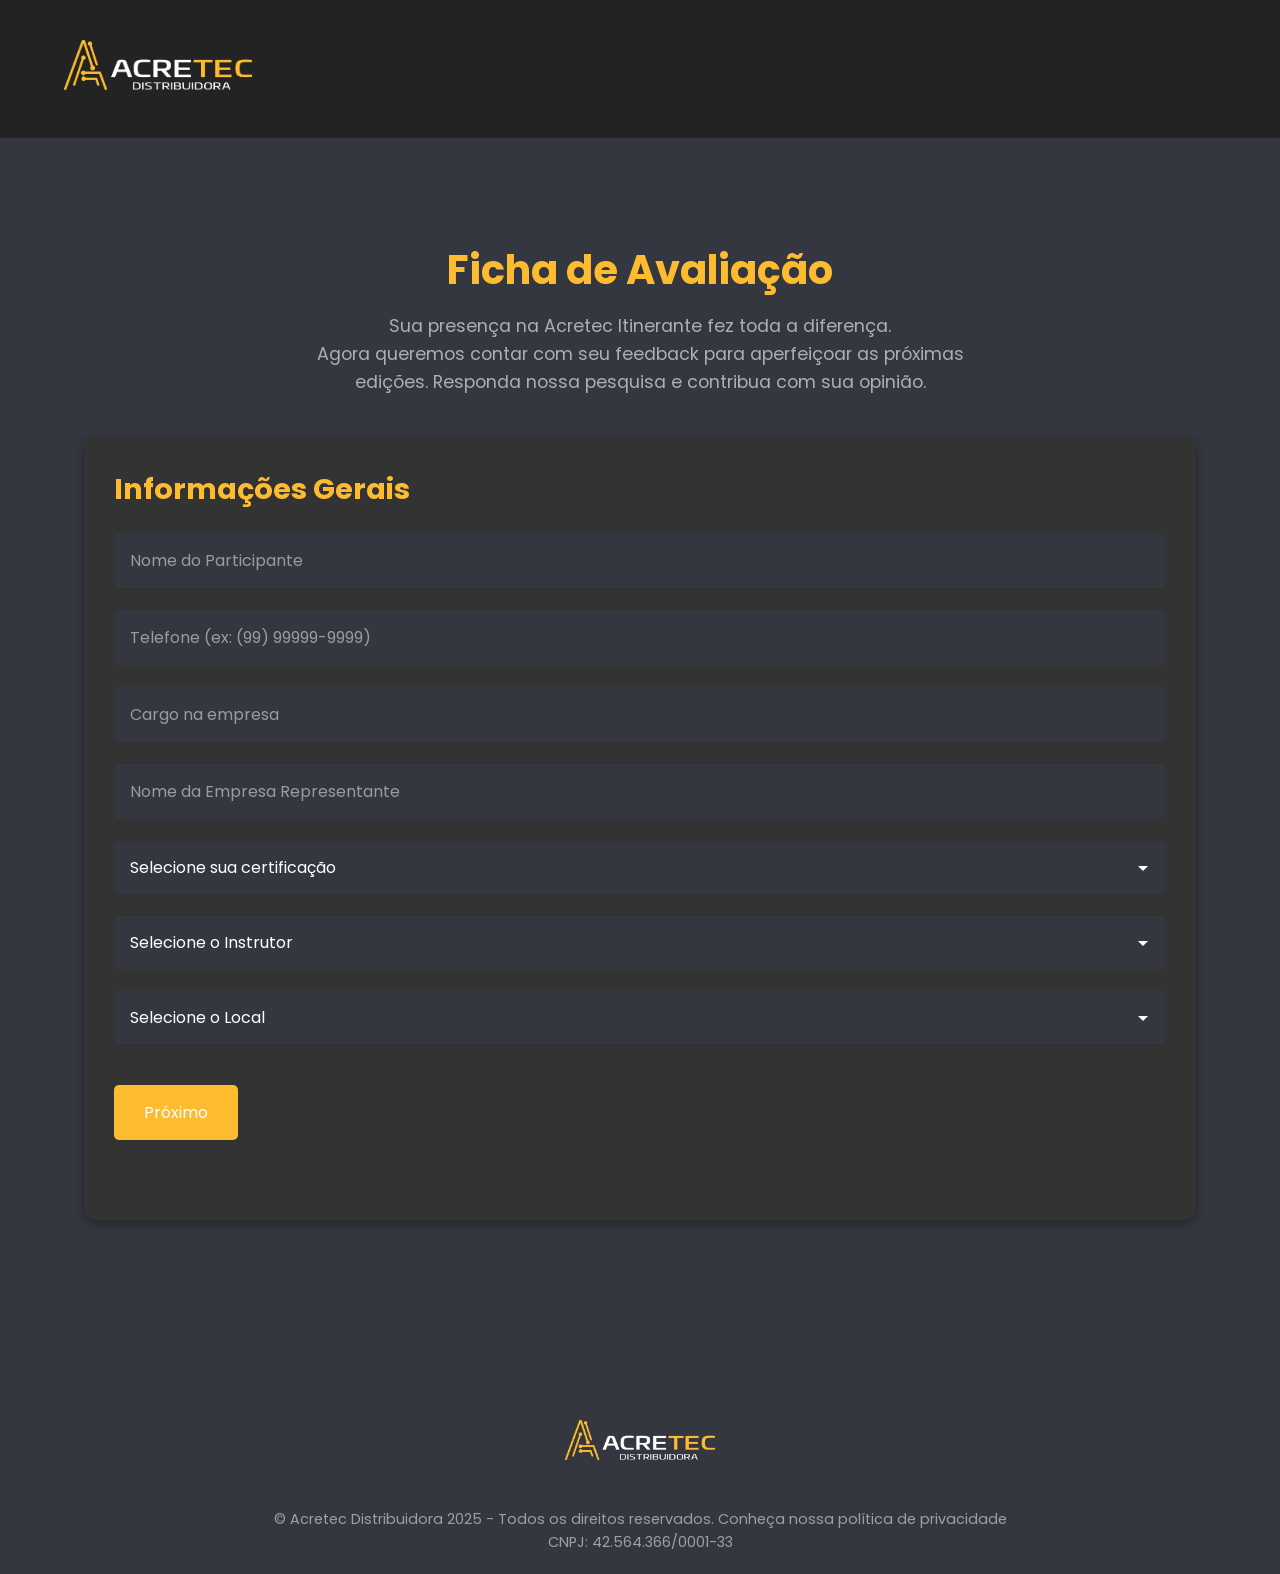
==== commit 87fa84c5: "Update index.html" ====
--- a/index.html
+++ b/index.html
@@ -24,7 +24,8 @@
         <div class="container">
             <div class="section-title">
                 <h2>Ficha de Avaliação</h2>
-                <p>A capacitação do empregado é uma preocupação constante da AeG Contact. Para continuar atendendo cada vez melhor suas expectativas, solicitamos sua avaliação.</p>
+                <p>Sua presença na Acretec Itinerante fez toda a diferença.</p>
+                <p>Agora queremos contar com seu feedback para aperfeiçoar as próximas edições. Responda nossa pesquisa e contribua com sua opinião.</p>
             </div>
 
             <div class="evaluation-form">
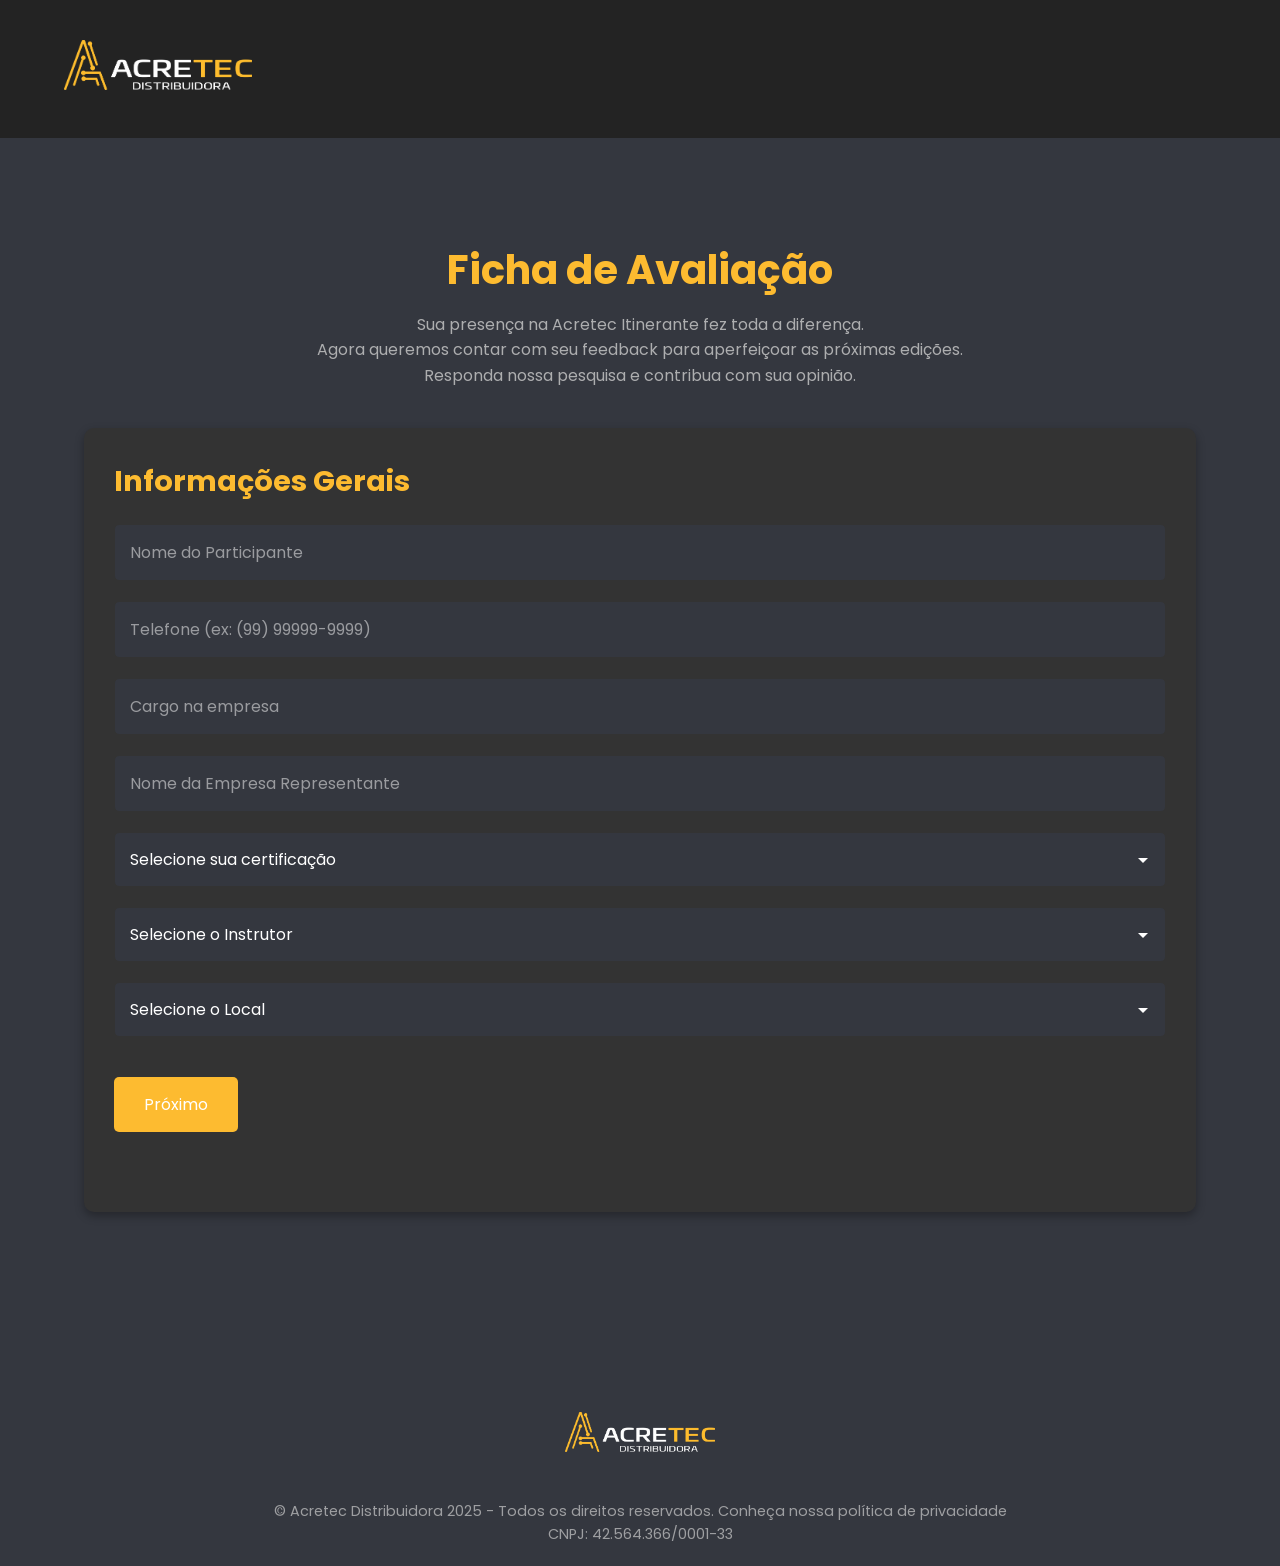
==== commit 91357f0d: "Update index.html" ====
--- a/index.html
+++ b/index.html
@@ -539,26 +539,6 @@
                                             <input type="radio" name="Nota_Geral" id="nota_geral5" value="5">
                                             <label for="nota_geral5">5</label>
                                         </div>
-                                        <div class="rating-option">
-                                            <input type="radio" name="Nota_Geral" id="nota_geral6" value="6">
-                                            <label for="nota_geral6">6</label>
-                                        </div>
-                                        <div class="rating-option">
-                                            <input type="radio" name="Nota_Geral" id="nota_geral7" value="7">
-                                            <label for="nota_geral7">7</label>
-                                        </div>
-                                        <div class="rating-option">
-                                            <input type="radio" name="Nota_Geral" id="nota_geral8" value="8">
-                                            <label for="nota_geral8">8</label>
-                                        </div>
-                                        <div class="rating-option">
-                                            <input type="radio" name="Nota_Geral" id="nota_geral9" value="9">
-                                            <label for="nota_geral9">9</label>
-                                        </div>
-                                        <div class="rating-option">
-                                            <input type="radio" name="Nota_Geral" id="nota_geral10" value="10">
-                                            <label for="nota_geral10">10</label>
-                                        </div>
                                     </div>
                                 </div>
                                 <p>Observação:</p>
--- a/style.css
+++ b/style.css
@@ -1029,7 +1029,7 @@
 }
 
 .section-title p {
-    font-size: 1.1rem;
+    font-size: 1.0rem;
     color: #ccc;
 }
 
@@ -1254,4 +1254,4 @@
     display: flex;
     align-items: center;
     gap: 5px;
-}+}
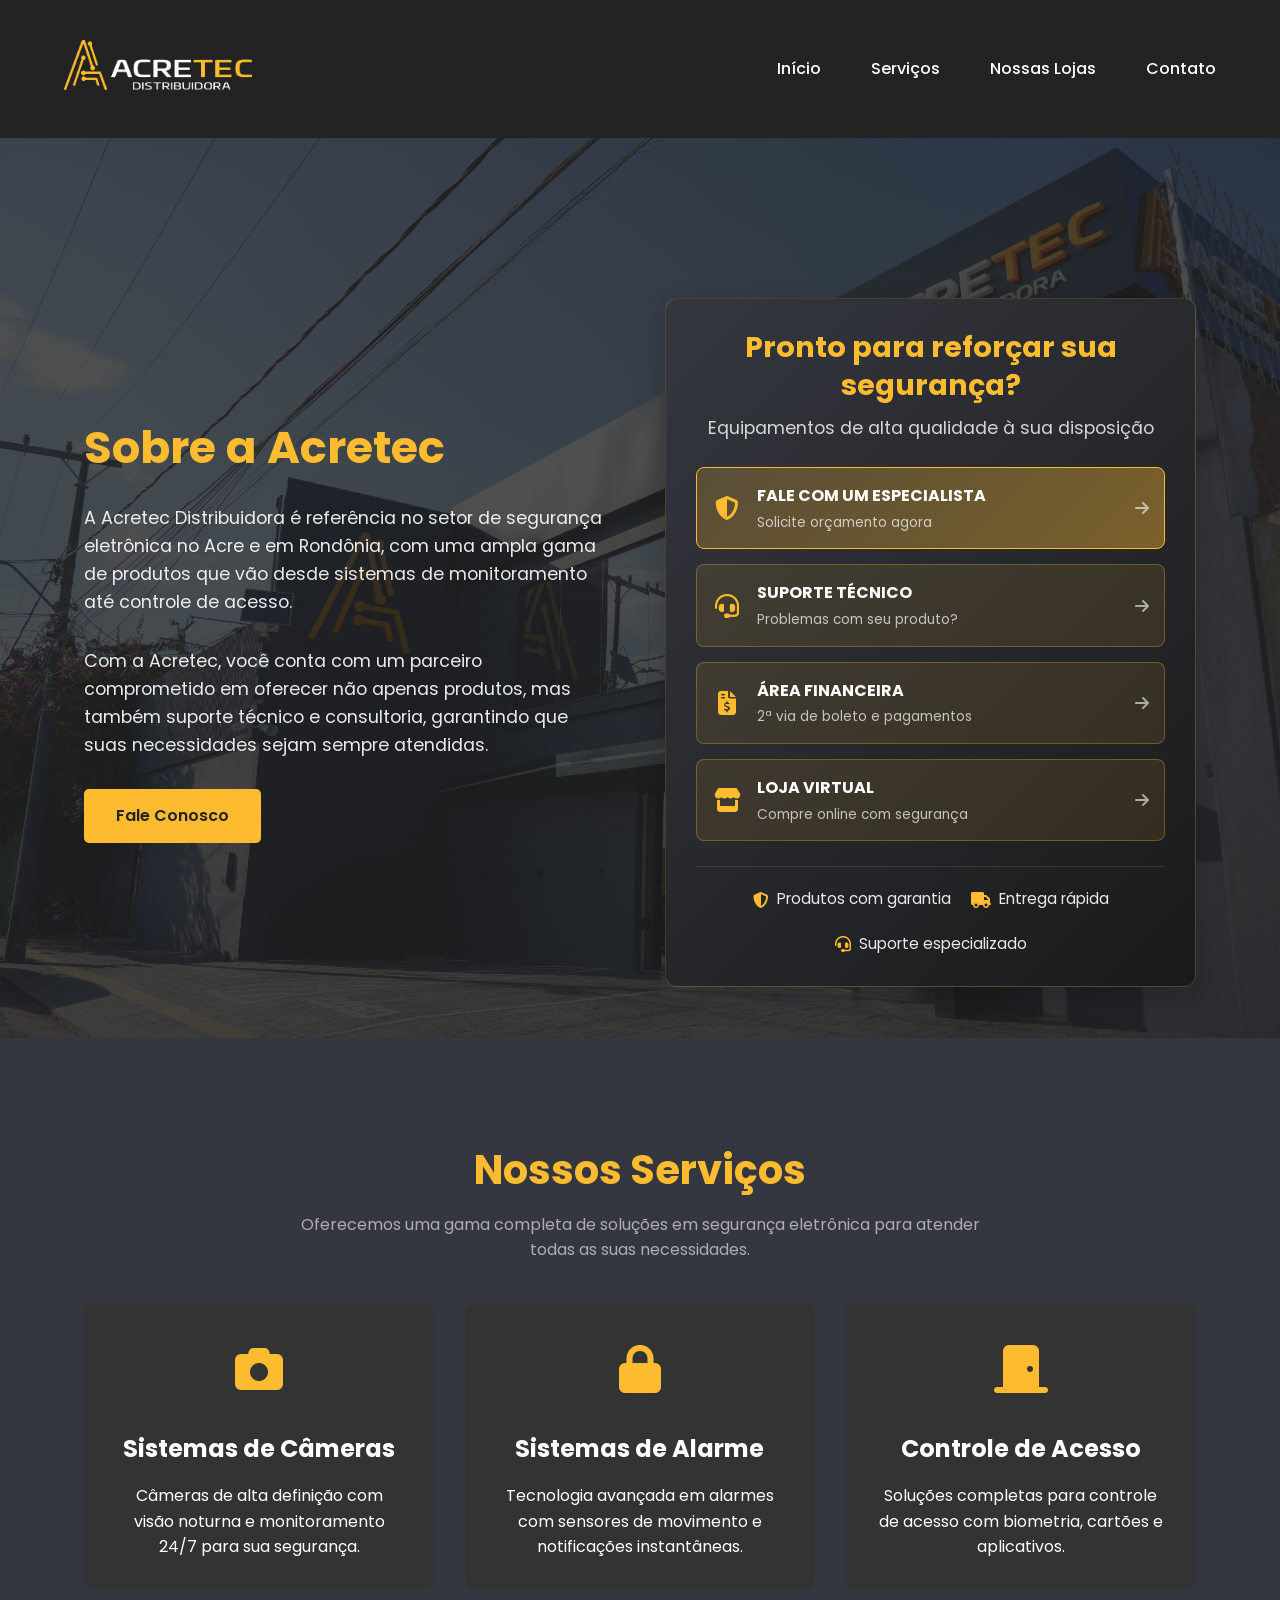
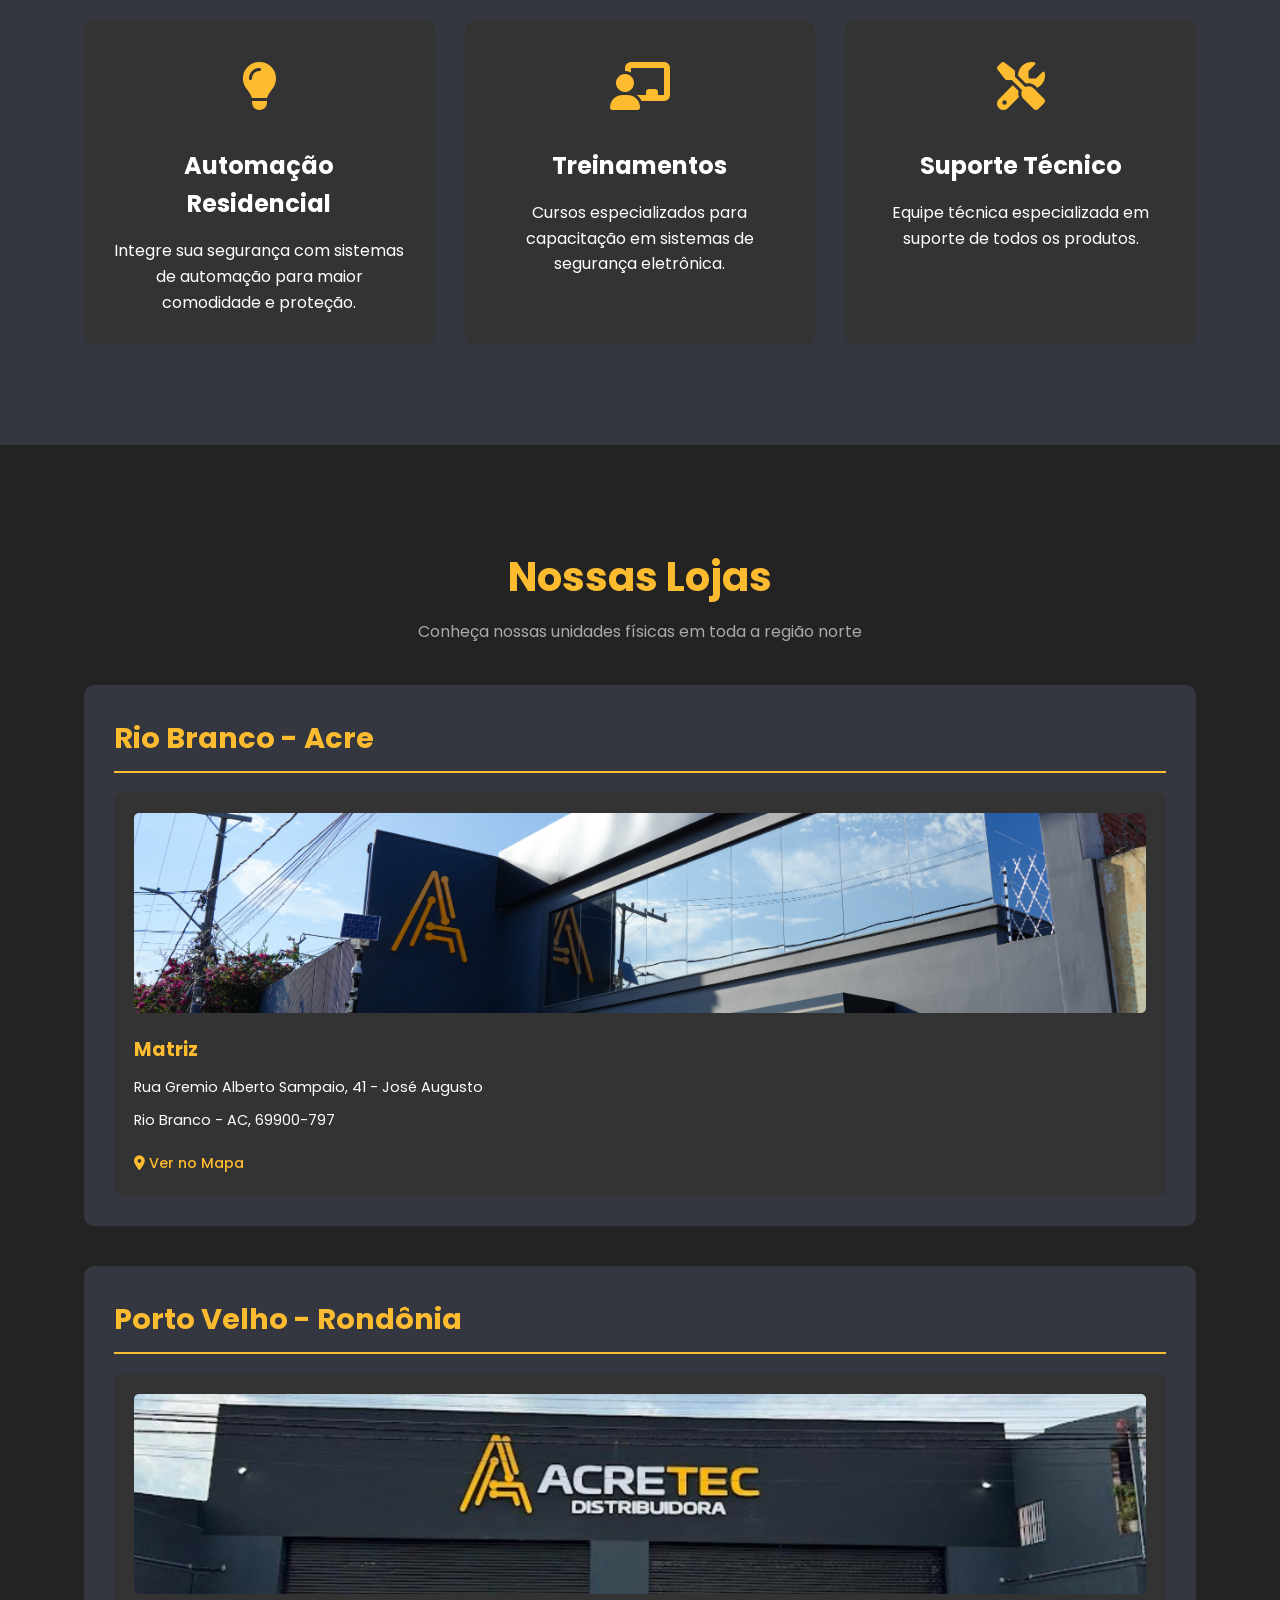
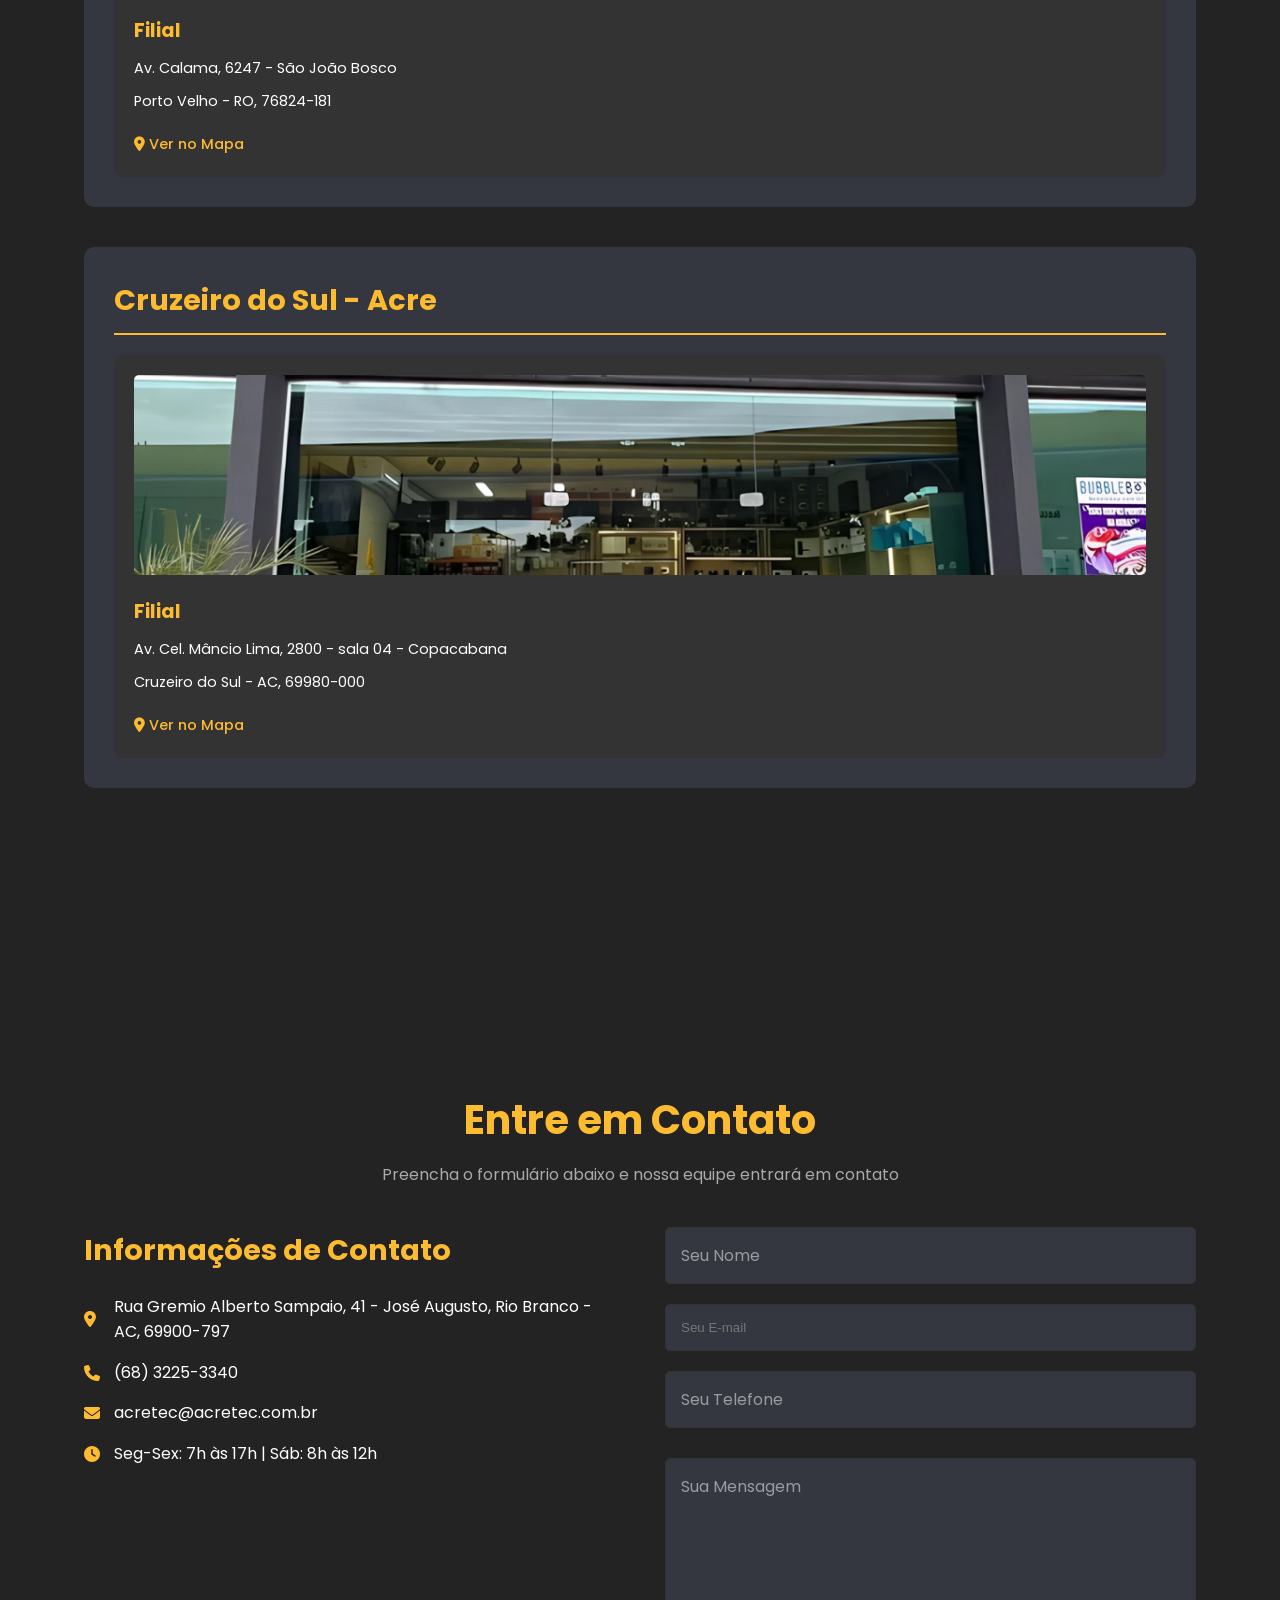
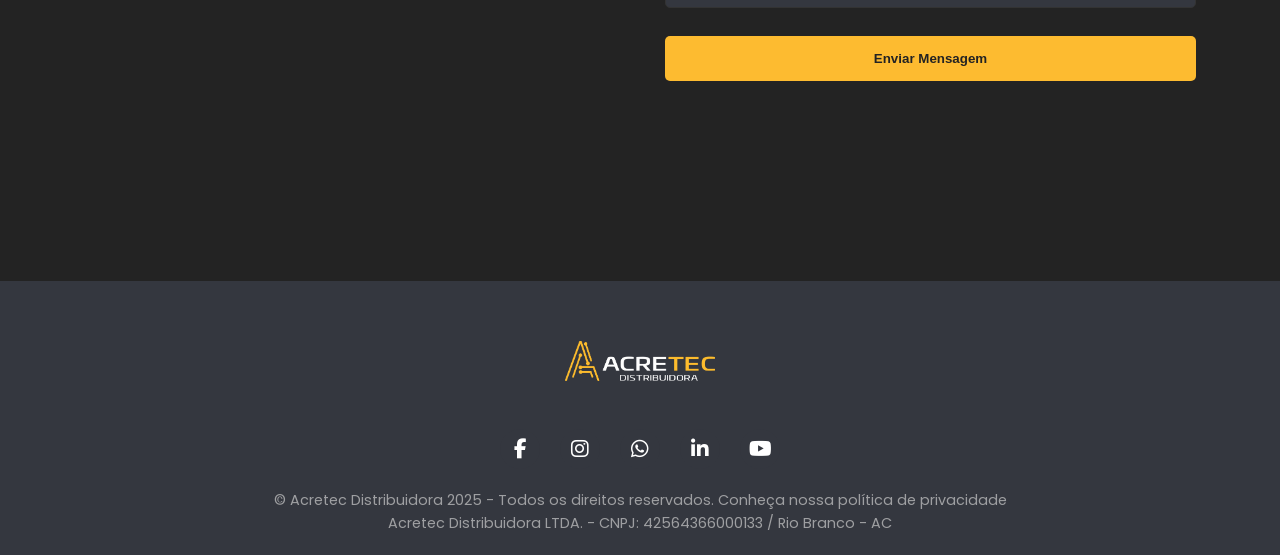
==== commit 6e48ec95: "Update index.html" ====
--- a/index.html
+++ b/index.html
@@ -4,10 +4,11 @@
 <head>
     <meta charset="UTF-8">
     <meta name="viewport" content="width=device-width, initial-scale=1.0">
-    <title>Ficha de Avaliação - Treinamento Hikvision</title>
+    <title>ACRETEC - Segurança Eletrônica</title>
     <link rel="stylesheet" href="https://cdnjs.cloudflare.com/ajax/libs/font-awesome/6.4.0/css/all.min.css">
-    <link href="https://fonts.googleapis.com/css2?family=Poppins:wght@300;400;500;600;700&display=swap" rel="stylesheet">
-    <link rel="icon" href="./logo.png">
+    <link href="https://fonts.googleapis.com/css2?family=Poppins:wght@300;400;500;600;700&display=swap"
+        rel="stylesheet">
+    <link rel="icon" href="./imagem/logo.png">
     <link rel="stylesheet" href="style.css">
 </head>
 
@@ -15,561 +16,280 @@
     <header>
         <div class="container header-container">
             <div class="logo">
-                <img src="./LOGO B&A HORIZONTAL.png" alt="ACRETEC Logo">
-            </div>
+                <img src="./imagem/logoHorizontal.png" alt="ACRETEC Logo">
+            </div>
+
+            <nav>
+                <button class="mobile-menu-btn">
+                    <i class="fas fa-bars"></i>
+                </button>
+                <ul id="menu">
+                    <li><a href="#home">Início</a></li>
+                    <li><a href="#services">Serviços</a></li>
+                    <li><a href="#stores">Nossas Lojas</a></li>
+                    <li><a href="#contact">Contato</a></li>
+                </ul>
+            </nav>
         </div>
     </header>
 
-    <section class="services" id="evaluation">
+    <section class="hero" id="home">
+        <div class="container">
+            <div class="hero-content">
+                <div class="about-text">
+                    <h1>Sobre a Acretec</h1>
+                    <p>A Acretec Distribuidora é referência no setor de segurança eletrônica no Acre e em Rondônia, com
+                        uma ampla gama de produtos que vão desde sistemas de monitoramento até controle de acesso.</p>
+                    <p>Com a Acretec, você conta com um parceiro comprometido em oferecer não apenas produtos, mas
+                        também suporte técnico e consultoria, garantindo que suas necessidades sejam sempre atendidas.
+                    </p>
+
+                    <div class="btn-group">
+                        <a href="#contact" class="btn">Fale Conosco</a>
+                    </div>
+                </div>
+
+                <div class="action-section purchase-cta">
+                    <h3>Pronto para reforçar sua segurança?</h3>
+                    <p class="cta-subtitle">Equipamentos de alta qualidade à sua disposição</p>
+
+                    <div class="cta-buttons-grid">
+                        <a href="https://wa.link/mc4nez" class="cta-button primary" _ngcontent-ngi-c31="" fxflex=""></span>
+                            <i class="fas fa-shield-alt"></i>
+                            <div>
+                                <strong>FALE COM UM ESPECIALISTA</strong>
+                                <span>Solicite orçamento agora</span>
+                            </div>
+                            <i class="fas fa-arrow-right"></i>
+                        </a>
+
+                        <a href="https://link.acretec.com.br/suporte" class="cta-button">
+                            <i class="fas fa-headset"></i>
+                            <div>
+                                <strong>SUPORTE TÉCNICO</strong>
+                                <span>Problemas com seu produto?</span>
+                            </div>
+                            <i class="fas fa-arrow-right"></i>
+                        </a>
+
+                        <a href="https://link.acretec.com.br/financeiro" class="cta-button">
+                            <i class="fas fa-file-invoice-dollar"></i>
+                            <div>
+                                <strong>ÁREA FINANCEIRA</strong>
+                                <span>2ª via de boleto e pagamentos</span>
+                            </div>
+                            <i class="fas fa-arrow-right"></i>
+                        </a>
+
+                        <a href="https://acretec.com.br" target="_blank" class="cta-button">
+                            <i class="fas fa-store"></i>
+                            <div>
+                                <strong>LOJA VIRTUAL</strong>
+                                <span>Compre online com segurança</span>
+                            </div>
+                            <i class="fas fa-arrow-right"></i>
+                        </a>
+                    </div>
+
+                    <div class="cta-benefits">
+                        <div class="benefit-item">
+                            <i class="fas fa-shield-alt"></i>
+                            <span>Produtos com garantia</span>
+                        </div>
+                        <div class="benefit-item">
+                            <i class="fas fa-truck"></i>
+                            <span>Entrega rápida</span>
+                        </div>
+                        <div class="benefit-item">
+                            <i class="fas fa-headset"></i>
+                            <span>Suporte especializado</span>
+                        </div>
+                    </div>
+                </div>
+            </div>
+        </div>
+        </div>
+    </section>
+
+    <section class="services" id="services">
         <div class="container">
             <div class="section-title">
-                <h2>Ficha de Avaliação</h2>
-                <p>Sua presença na Acretec Itinerante fez toda a diferença.</p>
-                <p>Agora queremos contar com seu feedback para aperfeiçoar as próximas edições. Responda nossa pesquisa e contribua com sua opinião.</p>
-            </div>
-
-            <div class="evaluation-form">
-                <form id="trainingEvaluationForm" action="https://api.sheetmonkey.io/form/idKcZD9u6rigDPsrkTjrjF" method="POST">
-                    <div class="tabs">
-                        <div class="tab-content active" id="info">
-                            <div class="form-section info-section">
-                                <h2>Informações Gerais</h2>
-                                <input type="text" name="Participante" placeholder="Nome do Participante" aria-label="Nome do Participante" required>
-                                <input type="tel" name="Telefone" placeholder="Telefone (ex: (99) 99999-9999)" aria-label="Número de Telefone do Participante" required>
-                                <input type="text" name="CargoNaEmpresa" placeholder="Cargo na empresa" aria-label="Cargo na empresa" required>
-                                <input type="text" name="Empresa_Representante" placeholder="Nome da Empresa Representante" aria-label="Nome da Empresa Representante" required>
-                                <select id="instrutor" name="certificacao" required aria-label="Selecione sua certificação">
-                                    <option value="" disabled selected>Selecione sua certificação</option>
-                                    <option value="HSCA Alarm">HCSA - Alarm</option>
-                                    <option value="CSTV Mobile">CSTV Mobile</option>
-                                </select>
-                                <select id="instrutor" name="Instrutor" required aria-label="Selecione o instrutor">
-                                    <option value="" disabled selected>Selecione o Instrutor</option>
-                                    <option value="Gabriel Ochoa">Gabriel Ochoa</option>
-                                    <option value="Jhonata Cavalcante">Jhonata Cavalcante</option>
-                                </select>
-                                <select id="local" name="Local" required aria-label="Selecione o local do treinamento">
-                                    <option value="" disabled selected>Selecione o Local</option>
-                                    <option value="Rio Branco - AC">Rio Branco - AC</option>
-                                    <option value="Ariquemes - RO">Ariquemes - RO</option>
-                                    <option value="Ji-Paraná - RO">Ji-Paraná - RO</option>
-                                    <option value="Vilhena - RO">Vilhena - RO</option>
-                                    <option value="Porto Velho - RO">Porto Velho - RO</option>
-                                </select>
-                                <button type="button" class="next-btn" data-tab="estrutura">Próximo</button>
-                            </div>
-                        </div>
-
-                        <div class="tab-content" id="estrutura">
-                            <div class="form-section">
-                                <h2>Estrutura</h2>
-                                <div class="rating-item">
-                                    <span class="item-label">Horário de realização</span>
-                                    <div class="rating-scale">
-                                        <span>Não Atendeu</span>
-                                        <span>Atendeu</span>
-                                        <span>Superou</span>
-                                    </div>
-                                    <div class="rating-options">
-                                        <div class="rating-option">
-                                            <input type="radio" name="Estrutura_Horario" id="estrutura_horario1" value="1" required>
-                                            <label for="estrutura_horario1">1</label>
-                                        </div>
-                                        <div class="rating-option">
-                                            <input type="radio" name="Estrutura_Horario" id="estrutura_horario2" value="2">
-                                            <label for="estrutura_horario2">2</label>
-                                        </div>
-                                        <div class="rating-option">
-                                            <input type="radio" name="Estrutura_Horario" id="estrutura_horario3" value="3">
-                                            <label for="estrutura_horario3">3</label>
-                                        </div>
-                                    </div>
-                                </div>
-                                <div class="rating-item">
-                                    <span class="item-label">Local</span>
-                                    <div class="rating-scale">
-                                        <span>Não Atendeu</span>
-                                        <span>Atendeu</span>
-                                        <span>Superou</span>
-                                    </div>
-                                    <div class="rating-options">
-                                        <div class="rating-option">
-                                            <input type="radio" name="Estrutura_Local" id="estrutura_local1" value="1" required>
-                                            <label for="estrutura_local1">1</label>
-                                        </div>
-                                        <div class="rating-option">
-                                            <input type="radio" name="Estrutura_Local" id="estrutura_local2" value="2">
-                                            <label for="estrutura_local2">2</label>
-                                        </div>
-                                        <div class="rating-option">
-                                            <input type="radio" name="Estrutura_Local" id="estrutura_local3" value="3">
-                                            <label for="estrutura_local3">3</label>
-                                        </div>
-                                    </div>
-                                </div>
-                                <div class="rating-item">
-                                    <span class="item-label">Iluminação</span>
-                                    <div class="rating-scale">
-                                        <span>Não Atendeu</span>
-                                        <span>Atendeu</span>
-                                        <span>Superou</span>
-                                    </div>
-                                    <div class="rating-options">
-                                        <div class="rating-option">
-                                            <input type="radio" name="Estrutura_Iluminacao" id="estrutura_iluminacao1" value="1" required>
-                                            <label for="estrutura_iluminacao1">1</label>
-                                        </div>
-                                        <div class="rating-option">
-                                            <input type="radio" name="Estrutura_Iluminacao" id="estrutura_iluminacao2" value="2">
-                                            <label for="estrutura_iluminacao2">2</label>
-                                        </div>
-                                        <div class="rating-option">
-                                            <input type="radio" name="Estrutura_Iluminacao" id="estrutura_iluminacao3" value="3">
-                                            <label for="estrutura_iluminacao3">3</label>
-                                        </div>
-                                    </div>
-                                </div>
-                                <div class="rating-item">
-                                    <span class="item-label">Climatização</span>
-                                    <div class="rating-scale">
-                                        <span>Não Atendeu</span>
-                                        <span>Atendeu</span>
-                                        <span>Superou</span>
-                                    </div>
-                                    <div class="rating-options">
-                                        <div class="rating-option">
-                                            <input type="radio" name="Estrutura_Climatizacao" id="estrutura_Climatizacao1" value="1" required>
-                                            <label for="estrutura_Climatizacao1">1</label>
-                                        </div>
-                                        <div class="rating-option">
-                                            <input type="radio" name="Estrutura_Climatizacao" id="estrutura_Climatizacao2" value="2">
-                                            <label for="estrutura_Climatizacao2">2</label>
-                                        </div>
-                                        <div class="rating-option">
-                                            <input type="radio" name="Estrutura_Climatizacao" id="estrutura_Climatizacao3" value="3">
-                                            <label for="estrutura_Climatizacao3">3</label>
-                                        </div>
-                                    </div>
-                                </div>
-                                <div class="rating-item">
-                                    <span class="item-label">Coffee Break</span>
-                                    <div class="rating-scale">
-                                        <span>Não Atendeu</span>
-                                        <span>Atendeu</span>
-                                        <span>Superou</span>
-                                    </div>
-                                    <div class="rating-options">
-                                        <div class="rating-option">
-                                            <input type="radio" name="Estrutura_Coffee" id="estrutura_coffee1" value="1" required>
-                                            <label for="estrutura_coffee1">1</label>
-                                        </div>
-                                        <div class="rating-option">
-                                            <input type="radio" name="Estrutura_Coffee" id="estrutura_coffee2" value="2">
-                                            <label for="estrutura_coffee2">2</label>
-                                        </div>
-                                        <div class="rating-option">
-                                            <input type="radio" name="Estrutura_Coffee" id="estrutura_coffee3" value="3">
-                                            <label for="estrutura_coffee3">3</label>
-                                        </div>
-                                    </div>
-                                </div>
-                                <p>Observação:</p>
-                                <textarea name="Estrutura_Observacao" placeholder="Digite suas observações sobre a estrutura (ex.: sugestões para melhoria em horário, local, etc.)"></textarea>
-                                <button type="button" class="prev-btn" data-tab="info">Anterior</button>
-                                <button type="button" class="next-btn" data-tab="organizacao">Próximo</button>
-                            </div>
-                        </div>
-
-                        <div class="tab-content" id="organizacao">
-                            <div class="form-section">
-                                <h2>Organização</h2>
-                                <div class="rating-item">
-                                    <span class="item-label">Material Didático</span>
-                                    <div class="rating-scale">
-                                        <span>Não Atendeu</span>
-                                        <span>Atendeu</span>
-                                        <span>Superou</span>
-                                    </div>
-                                    <div class="rating-options">
-                                        <div class="rating-option">
-                                            <input type="radio" name="Organizacao_Material" id="organizacao_material1" value="1" required>
-                                            <label for="organizacao_material1">1</label>
-                                        </div>
-                                        <div class="rating-option">
-                                            <input type="radio" name="Organizacao_Material" id="organizacao_material2" value="2">
-                                            <label for="organizacao_material2">2</label>
-                                        </div>
-                                        <div class="rating-option">
-                                            <input type="radio" name="Organizacao_Material" id="organizacao_material3" value="3">
-                                            <label for="organizacao_material3">3</label>
-                                        </div>
-                                    </div>
-                                </div>
-                                <div class="rating-item">
-                                    <span class="item-label">Conteúdo</span>
-                                    <div class="rating-scale">
-                                        <span>Não Atendeu</span>
-                                        <span>Atendeu</span>
-                                        <span>Superou</span>
-                                    </div>
-                                    <div class="rating-options">
-                                        <div class="rating-option">
-                                            <input type="radio" name="Organizacao_Conteudo" id="organizacao_conteudo1" value="1" required>
-                                            <label for="organizacao_conteudo1">1</label>
-                                        </div>
-                                        <div class="rating-option">
-                                            <input type="radio" name="Organizacao_Conteudo" id="organizacao_conteudo2" value="2">
-                                            <label for="organizacao_conteudo2">2</label>
-                                        </div>
-                                        <div class="rating-option">
-                                            <input type="radio" name="Organizacao_Conteudo" id="organizacao_conteudo3" value="3">
-                                            <label for="organizacao_conteudo3">3</label>
-                                        </div>
-                                    </div>
-                                </div>
-                                <div class="rating-item">
-                                    <span class="item-label">Carga Horária</span>
-                                    <div class="rating-scale">
-                                        <span>Não Atendeu</span>
-                                        <span>Atendeu</span>
-                                        <span>Superou</span>
-                                    </div>
-                                    <div class="rating-options">
-                                        <div class="rating-option">
-                                            <input type="radio" name="Organizacao_Carga" id="organizacao_carga1" value="1" required>
-                                            <label for="organizacao_carga1">1</label>
-                                        </div>
-                                        <div class="rating-option">
-                                            <input type="radio" name="Organizacao_Carga" id="organizacao_carga2" value="2">
-                                            <label for="organizacao_carga2">2</label>
-                                        </div>
-                                        <div class="rating-option">
-                                            <input type="radio" name="Organizacao_Carga" id="organizacao_carga3" value="3">
-                                            <label for="organizacao_carga3">3</label>
-                                        </div>
-                                    </div>
-                                </div>
-                                <p>Observação:</p>
-                                <textarea name="Organizacao_Observacao" placeholder="Digite suas observações sobre a organização (ex.: sugestões para melhoria em material, conteúdo, etc.)"></textarea>
-                                <button type="button" class="prev-btn" data-tab="estrutura">Anterior</button>
-                                <button type="button" class="next-btn" data-tab="instrutores">Próximo</button>
-                            </div>
-                        </div>
-
-                        <div class="tab-content" id="instrutores">
-                            <div class="form-section">
-                                <h2>Instrutores</h2>
-                                <div class="rating-item">
-                                    <span class="item-label">Explicação do instrutor</span>
-                                    <div class="rating-scale">
-                                        <span>Não Atendeu</span>
-                                        <span>Atendeu</span>
-                                        <span>Superou</span>
-                                    </div>
-                                    <div class="rating-options">
-                                        <div class="rating-option">
-                                            <input type="radio" name="Instrutores_Didatica" id="instrutores_didatica1" value="1" required>
-                                            <label for="instrutores_didatica1">1</label>
-                                        </div>
-                                        <div class="rating-option">
-                                            <input type="radio" name="Instrutores_Didatica" id="instrutores_didatica2" value="2">
-                                            <label for="instrutores_didatica2">2</label>
-                                        </div>
-                                        <div class="rating-option">
-                                            <input type="radio" name="Instrutores_Didatica" id="instrutores_didatica3" value="3">
-                                            <label for="instrutores_didatica3">3</label>
-                                        </div>
-                                    </div>
-                                </div>
-                                <div class="rating-item">
-                                    <span class="item-label">Conhecimento do conteúdo</span>
-                                    <div class="rating-scale">
-                                        <span>Não Atendeu</span>
-                                        <span>Atendeu</span>
-                                        <span>Superou</span>
-                                    </div>
-                                    <div class="rating-options">
-                                        <div class="rating-option">
-                                            <input type="radio" name="Instrutores_Conhecimento" id="instrutores_conhecimento1" value="1" required>
-                                            <label for="instrutores_conhecimento1">1</label>
-                                        </div>
-                                        <div class="rating-option">
-                                            <input type="radio" name="Instrutores_Conhecimento" id="instrutores_conhecimento2" value="2">
-                                            <label for="instrutores_conhecimento2">2</label>
-                                        </div>
-                                        <div class="rating-option">
-                                            <input type="radio" name="Instrutores_Conhecimento" id="instrutores_conhecimento3" value="3">
-                                            <label for="instrutores_conhecimento3">3</label>
-                                        </div>
-                                    </div>
-                                </div>
-                                <div class="rating-item">
-                                    <span class="item-label">Preparação</span>
-                                    <div class="rating-scale">
-                                        <span>Não Atendeu</span>
-                                        <span>Atendeu</span>
-                                        <span>Superou</span>
-                                    </div>
-                                    <div class="rating-options">
-                                        <div class="rating-option">
-                                            <input type="radio" name="Instrutores_Preparacao" id="instrutores_preparacao1" value="1" required>
-                                            <label for="instrutores_preparacao1">1</label>
-                                        </div>
-                                        <div class="rating-option">
-                                            <input type="radio" name="Instrutores_Preparacao" id="instrutores_preparacao2" value="2">
-                                            <label for="instrutores_preparacao2">2</label>
-                                        </div>
-                                        <div class="rating-option">
-                                            <input type="radio" name="Instrutores_Preparacao" id="instrutores_preparacao3" value="3">
-                                            <label for="instrutores_preparacao3">3</label>
-                                        </div>
-                                    </div>
-                                </div>
-                                <div class="rating-item">
-                                    <span class="item-label">Relacionamento com a turma</span>
-                                    <div class="rating-scale">
-                                        <span>Não Atendeu</span>
-                                        <span>Atendeu</span>
-                                        <span>Superou</span>
-                                    </div>
-                                    <div class="rating-options">
-                                        <div class="rating-option">
-                                            <input type="radio" name="Instrutores_Relacionamento" id="instrutores_relacionamento1" value="1" required>
-                                            <label for="instrutores_relacionamento1">1</label>
-                                        </div>
-                                        <div class="rating-option">
-                                            <input type="radio" name="Instrutores_Relacionamento" id="instrutores_relacionamento2" value="2">
-                                            <label for="instrutores_relacionamento2">2</label>
-                                        </div>
-                                        <div class="rating-option">
-                                            <input type="radio" name="Instrutores_Relacionamento" id="instrutores_relacionamento3" value="3">
-                                            <label for="instrutores_relacionamento3">3</label>
-                                        </div>
-                                    </div>
-                                </div>
-                                <div class="rating-item">
-                                    <span class="item-label">Esclarecimento de dúvidas</span>
-                                    <div class="rating-scale">
-                                        <span>Não Atendeu</span>
-                                        <span>Atendeu</span>
-                                        <span>Superou</span>
-                                    </div>
-                                    <div class="rating-options">
-                                        <div class="rating-option">
-                                            <input type="radio" name="Instrutores_Duvidas" id="instrutores_duvidas1" value="1" required>
-                                            <label for="instrutores_duvidas1">1</label>
-                                        </div>
-                                        <div class="rating-option">
-                                            <input type="radio" name="Instrutores_Duvidas" id="instrutores_duvidas2" value="2">
-                                            <label for="instrutores_duvidas2">2</label>
-                                        </div>
-                                        <div class="rating-option">
-                                            <input type="radio" name="Instrutores_Duvidas" id="instrutores_duvidas3" value="3">
-                                            <label for="instrutores_duvidas3">3</label>
-                                        </div>
-                                    </div>
-                                </div>
-                                <div class="rating-item">
-                                    <span class="item-label">Tom de voz</span>
-                                    <div class="rating-scale">
-                                        <span>Não Atendeu</span>
-                                        <span>Atendeu</span>
-                                        <span>Superou</span>
-                                    </div>
-                                    <div class="rating-options">
-                                        <div class="rating-option">
-                                            <input type="radio" name="Instrutores_Tom" id="instrutores_tom1" value="1" required>
-                                            <label for="instrutores_tom1">1</label>
-                                        </div>
-                                        <div class="rating-option">
-                                            <input type="radio" name="Instrutores_Tom" id="instrutores_tom2" value="2">
-                                            <label for="instrutores_tom2">2</label>
-                                        </div>
-                                        <div class="rating-option">
-                                            <input type="radio" name="Instrutores_Tom" id="instrutores_tom3" value="3">
-                                            <label for="instrutores_tom3">3</label>
-                                        </div>
-                                    </div>
-                                </div>
-
-                                <div class="rating-item">
-                                    <span class="item-label">Pontualidade</span>
-                                    <div class="rating-scale">
-                                        <span>Não Atendeu</span>
-                                        <span>Atendeu</span>
-                                        <span>Superou</span>
-                                    </div>
-                                    <div class="rating-options">
-                                        <div class="rating-option">
-                                            <input type="radio" name="Instrutores_Pontualidade" id="instrutores_pontualidade1" value="1" required>
-                                            <label for="instrutores_pontualidade1">1</label>
-                                        </div>
-                                        <div class="rating-option">
-                                            <input type="radio" name="Instrutores_Pontualidade" id="instrutores_pontualidade2" value="2">
-                                            <label for="instrutores_pontualidade2">2</label>
-                                        </div>
-                                        <div class="rating-option">
-                                            <input type="radio" name="Instrutores_Pontualidade" id="instrutores_pontualidade3" value="3">
-                                            <label for="instrutores_pontualidade3">3</label>
-                                        </div>
-                                    </div>
-                                </div>
-                                <p>Observação:</p>
-                                <textarea name="Instrutores_Observacao" placeholder="Digite suas observações sobre os instrutores (ex.: sugestões para melhoria em didática, relacionamento, etc.)"></textarea>
-                                <button type="button" class="prev-btn" data-tab="organizacao">Anterior</button>
-                                <button type="button" class="next-btn" data-tab="participantes">Próximo</button>
-                            </div>
-                        </div>
-
-                        <div class="tab-content" id="participantes">
-                            <div class="form-section">
-                                <h2>Participantes</h2>
-                                <div class="rating-item">
-                                    <span class="item-label">Aquisição de conhecimento</span>
-                                    <div class="rating-scale">
-                                        <span>Não Atendeu</span>
-                                        <span>Atendeu</span>
-                                        <span>Superou</span>
-                                    </div>
-                                    <div class="rating-options">
-                                        <div class="rating-option">
-                                            <input type="radio" name="Participantes_Conhecimento" id="participantes_conhecimento1" value="1" required>
-                                            <label for="participantes_conhecimento1">1</label>
-                                        </div>
-                                        <div class="rating-option">
-                                            <input type="radio" name="Participantes_Conhecimento" id="participantes_conhecimento2" value="2">
-                                            <label for="participantes_conhecimento2">2</label>
-                                        </div>
-                                        <div class="rating-option">
-                                            <input type="radio" name="Participantes_Conhecimento" id="participantes_conhecimento3" value="3">
-                                            <label for="participantes_conhecimento3">3</label>
-                                        </div>
-                                    </div>
-                                </div>
-                                <div class="rating-item">
-                                    <span class="item-label">Relação com o trabalho</span>
-                                    <div class="rating-scale">
-                                        <span>Não Atendeu</span>
-                                        <span>Atendeu</span>
-                                        <span>Superou</span>
-                                    </div>
-                                    <div class="rating-options">
-                                        <div class="rating-option">
-                                            <input type="radio" name="Participantes_Relacao" id="participantes_relacao1" value="1" required>
-                                            <label for="participantes_relacao1">1</label>
-                                        </div>
-                                        <div class="rating-option">
-                                            <input type="radio" name="Participantes_Relacao" id="participantes_relacao2" value="2">
-                                            <label for="participantes_relacao2">2</label>
-                                        </div>
-                                        <div class="rating-option">
-                                            <input type="radio" name="Participantes_Relacao" id="participantes_relacao3" value="3">
-                                            <label for="participantes_relacao3">3</label>
-                                        </div>
-                                    </div>
-                                </div>
-                                <div class="rating-item">
-                                    <span class="item-label">Satisfação</span>
-                                    <div class="rating-scale">
-                                        <span>Não Atendeu</span>
-                                        <span>Atendeu</span>
-                                        <span>Superou</span>
-                                    </div>
-                                    <div class="rating-options">
-                                        <div class="rating-option">
-                                            <input type="radio" name="Participantes_Satisfacao" id="participantes_satisfacao1" value="1" required>
-                                            <label for="participantes_satisfacao1">1</label>
-                                        </div>
-                                        <div class="rating-option">
-                                            <input type="radio" name="Participantes_Satisfacao" id="participantes_satisfacao2" value="2">
-                                            <label for="participantes_satisfacao2">2</label>
-                                        </div>
-                                        <div class="rating-option">
-                                            <input type="radio" name="Participantes_Satisfacao" id="participantes_satisfacao3" value="3">
-                                            <label for="participantes_satisfacao3">3</label>
-                                        </div>
-                                    </div>
-                                </div>
-                                <div class="rating-item">
-                                    <span class="item-label">Envolvimento</span>
-                                    <div class="rating-scale">
-                                        <span>Não Atendeu</span>
-                                        <span>Atendeu</span>
-                                        <span>Superou</span>
-                                    </div>
-                                    <div class="rating-options">
-                                        <div class="rating-option">
-                                            <input type="radio" name="Participantes_Envolvimento" id="participantes_envolvimento1" value="1" required>
-                                            <label for="participantes_envolvimento1">1</label>
-                                        </div>
-                                        <div class="rating-option">
-                                            <input type="radio" name="Participantes_Envolvimento" id="participantes_envolvimento2" value="2">
-                                            <label for="participantes_envolvimento2">2</label>
-                                        </div>
-                                        <div class="rating-option">
-                                            <input type="radio" name="Participantes_Envolvimento" id="participantes_envolvimento3" value="3">
-                                            <label for="participantes_envolvimento3">3</label>
-                                        </div>
-                                    </div>
-                                </div>
-                                <div class="rating-item">
-                                    <span class="item-label">Avaliação geral do treinamento (1 a 10)</span>
-                                    <div class="rating-scale">
-                                        <span>Muito Ruim</span>
-                                        <span>Excelente</span>
-                                    </div>
-                                    <div class="rating-options">
-                                        <div class="rating-option">
-                                            <input type="radio" name="Nota_Geral" id="nota_geral1" value="1" required>
-                                            <label for="nota_geral1">1</label>
-                                        </div>
-                                        <div class="rating-option">
-                                            <input type="radio" name="Nota_Geral" id="nota_geral2" value="2">
-                                            <label for="nota_geral2">2</label>
-                                        </div>
-                                        <div class="rating-option">
-                                            <input type="radio" name="Nota_Geral" id="nota_geral3" value="3">
-                                            <label for="nota_geral3">3</label>
-                                        </div>
-                                        <div class="rating-option">
-                                            <input type="radio" name="Nota_Geral" id="nota_geral4" value="4">
-                                            <label for="nota_geral4">4</label>
-                                        </div>
-                                        <div class="rating-option">
-                                            <input type="radio" name="Nota_Geral" id="nota_geral5" value="5">
-                                            <label for="nota_geral5">5</label>
-                                        </div>
-                                    </div>
-                                </div>
-                                <p>Observação:</p>
-                                <textarea name="Participantes_Observacao" placeholder="Digite suas observações sobre sua participação (ex.: sugestões para melhoria pessoal, etc.)"></textarea>
-                                <button type="button" class="prev-btn" data-tab="instrutores">Anterior</button>
-                                <button type="submit" class="submit-btn">Enviar Avaliação <i class="fas fa-spinner" style="display: none;"></i></button>
-                            </div>
-                        </div>
-                    </div>
-                </form>
-
-                <div class="thank-you" id="thankYouMessage" style="display: none;">
-                    <h2>Obrigado pela sua Avaliação!</h2>
-                    <p>Sua opinião é muito importante para nós. Agradecemos pelo tempo dedicado.</p>
-                </div>
-            </div>
+                <h2>Nossos Serviços</h2>
+                <p>Oferecemos uma gama completa de soluções em segurança eletrônica para atender todas as suas
+                    necessidades.</p>
+            </div>
+
+            <div class="services-grid">
+                <div class="service-card">
+                    <div class="service-icon">
+                        <i class="fas fa-camera"></i>
+                    </div>
+                    <h3>Sistemas de Câmeras</h3>
+                    <p>Câmeras de alta definição com visão noturna e monitoramento 24/7 para sua segurança.</p>
+                </div>
+
+                <div class="service-card">
+                    <div class="service-icon">
+                        <i class="fas fa-lock"></i>
+                    </div>
+                    <h3>Sistemas de Alarme</h3>
+                    <p>Tecnologia avançada em alarmes com sensores de movimento e notificações instantâneas.</p>
+                </div>
+
+                <div class="service-card">
+                    <div class="service-icon">
+                        <i class="fas fa-door-closed"></i>
+                    </div>
+                    <h3>Controle de Acesso</h3>
+                    <p>Soluções completas para controle de acesso com biometria, cartões e aplicativos.</p>
+                </div>
+
+                <div class="service-card">
+                    <div class="service-icon">
+                        <i class="fas fa-lightbulb"></i>
+                    </div>
+                    <h3>Automação Residencial</h3>
+                    <p>Integre sua segurança com sistemas de automação para maior comodidade e proteção.</p>
+                </div>
+
+                <div class="service-card">
+                    <div class="service-icon">
+                        <i class="fas fa-chalkboard-teacher"></i>
+                    </div>
+                    <h3>Treinamentos</h3>
+                    <p>Cursos especializados para capacitação em sistemas de segurança eletrônica.</p>
+                </div>
+
+                <div class="service-card">
+                    <div class="service-icon">
+                        <i class="fas fa-tools"></i>
+                    </div>
+                    <h3>Suporte Técnico</h3>
+                    <p>Equipe técnica especializada em suporte de todos os produtos.</p>
+                </div>
+            </div>
+        </div>
+    </section>
+
+    <section class="stores" id="stores">
+        <div class="container">
+            <div class="section-title">
+                <h2>Nossas Lojas</h2>
+                <p>Conheça nossas unidades físicas em toda a região norte</p>
+            </div>
+
+            <div class="stores-container">
+                <div class="store-group">
+                    <h3>Rio Branco - Acre</h3>
+                    <div class="store-cards">
+                        <div class="store-card">
+                            <img src="./imagem/lojaRbr.JPG" alt="Loja Rio Branco">
+                            <h4>Matriz</h4>
+                            <p>Rua Gremio Alberto Sampaio, 41 - José Augusto</p>
+                            <p>Rio Branco - AC, 69900-797</p>
+                            <a href="https://www.google.com/maps/place/R.+Gremio+Alberto+Sampaio,+31+-+Jos%C3%A9+Augusto,+Rio+Branco+-+AC,+69900-797,+Brasil"
+                                target="_blank">
+                                <i class="fas fa-map-marker-alt"></i> Ver no Mapa
+                            </a>
+                        </div>
+                    </div>
+                </div>
+
+                <div class="store-group">
+                    <h3>Porto Velho - Rondônia</h3>
+                    <div class="store-cards">
+                        <div class="store-card">
+                            <img src="./imagem/lojaPvh.jpg" alt="Loja Porto Velho">
+                            <h4>Filial</h4>
+                            <p>Av. Calama, 6247 - São João Bosco</p>
+                            <p>Porto Velho - RO, 76824-181</p>
+                            <a href="https://www.google.com/maps/place/Av.+Calama,+6247+-+S%C3%A3o+Jo%C3%A3o+Bosco,+Porto+Velho+-+RO,+76824-181,+Brasil"
+                                target="_blank">
+                                <i class="fas fa-map-marker-alt"></i> Ver no Mapa
+                            </a>
+                        </div>
+                    </div>
+                </div>
+
+                <div class="store-group">
+                    <h3>Cruzeiro do Sul - Acre</h3>
+                    <div class="store-cards">
+                        <div class="store-card">
+                            <img src="./imagem/lojaCzs.png" alt="Loja Cruzeiro do Sul">
+                            <h4>Filial</h4>
+                            <p>Av. Cel. Mâncio Lima, 2800 - sala 04 - Copacabana</p>
+                            <p>Cruzeiro do Sul - AC, 69980-000</p>
+                            <a href="https://www.google.com/maps/place/Av.+Cel.+M%C3%A2ncio+Lima,+2800+-+Copacabana,+Cruzeiro+do+Sul+-+AC,+69980-000,+Brasil"
+                                target="_blank">
+                                <i class="fas fa-map-marker-alt"></i> Ver no Mapa
+                            </a>
+                        </div>
+                    </div>
+                </div>
+            </div>
+        </div>
+    </section>
+
+    <section class="contact" id="contact">
+        <input type="text" name="_gotcha" style="display:none">
+        <section class="contact" id="contact">
+            <div class="container">
+                <div class="section-title">
+                    <h2>Entre em Contato</h2>
+                    <p>Preencha o formulário abaixo e nossa equipe entrará em contato</p>
+                </div>
+
+                <div class="contact-container">
+                    <div class="contact-info">
+                        <h3>Informações de Contato</h3>
+                        <p><i class="fas fa-map-marker-alt"></i>Rua Gremio Alberto Sampaio, 41 - José Augusto, Rio
+                            Branco - AC, 69900-797</p>
+                        <p><i class="fas fa-phone"></i> (68) 3225-3340 </p>
+                        <p><i class="fas fa-envelope"></i> acretec@acretec.com.br</p>
+                        <p><i class="fas fa-clock"></i> Seg-Sex: 7h às 17h | Sáb: 8h às 12h</p>
+                    </div>
+
+                    <div class="contact-form">
+                        <form id="contactForm">
+                            <input type="text" name="nome" placeholder="Seu Nome" required>
+                            <input type="email" name="email" placeholder="Seu E-mail" required>
+                            <input type="tel" name="telefone" placeholder="Seu Telefone">
+                            <textarea name="mensagem" placeholder="Sua Mensagem" required></textarea>
+
+                            <div id="formFeedback" class="form-feedback"></div>
+
+                            <button type="submit">Enviar Mensagem</button>
+                        </form>
+                    </div>
+                </div>
+            </div>
+        </section>
+        </div>
+        </div>
         </div>
     </section>
 
     <footer>
         <div class="container">
             <div class="footer-logo">
-                <img src="./LOGO B&A HORIZONTAL.png" alt="ACRETEC Logo" style="height: 40px;">
-            </div>
+                <img src="./imagem/logoHorizontal.png" alt="ACRETEC Logo" style="height: 40px;">
+            </div>
+
+            <div class="social-links">
+                <a href="#" aria-label="Facebook"><i class="fab fa-facebook-f"></i></a>
+                <a href="#" aria-label="Instagram"><i class="fab fa-instagram"></i></a>
+                <a href="#" aria-label="WhatsApp"><i class="fab fa-whatsapp"></i></a>
+                <a href="#" aria-label="LinkedIn"><i class="fab fa-linkedin-in"></i></a>
+                <a href="#" aria-label="YouTube"><i class="fab fa-youtube"></i></a>
+            </div>
+
             <div class="copyright">
-                <p>&copy; Acretec Distribuidora 2025 - Todos os direitos reservados. Conheça nossa política de
-                    privacidade</p>
-                <p>CNPJ: 42.564.366/0001-33</p>
+                <p>&copy;  Acretec Distribuidora 2025 - Todos os direitos reservados. Conheça nossa política de privacidade</p>
+                <p>Acretec Distribuidora LTDA. - CNPJ: 42564366000133 / Rio Branco - AC</p>
             </div>
         </div>
     </footer>
-    <script src="script.js"></script>
+    <script src="./script.js"></script>
 </body>
+
 </html>
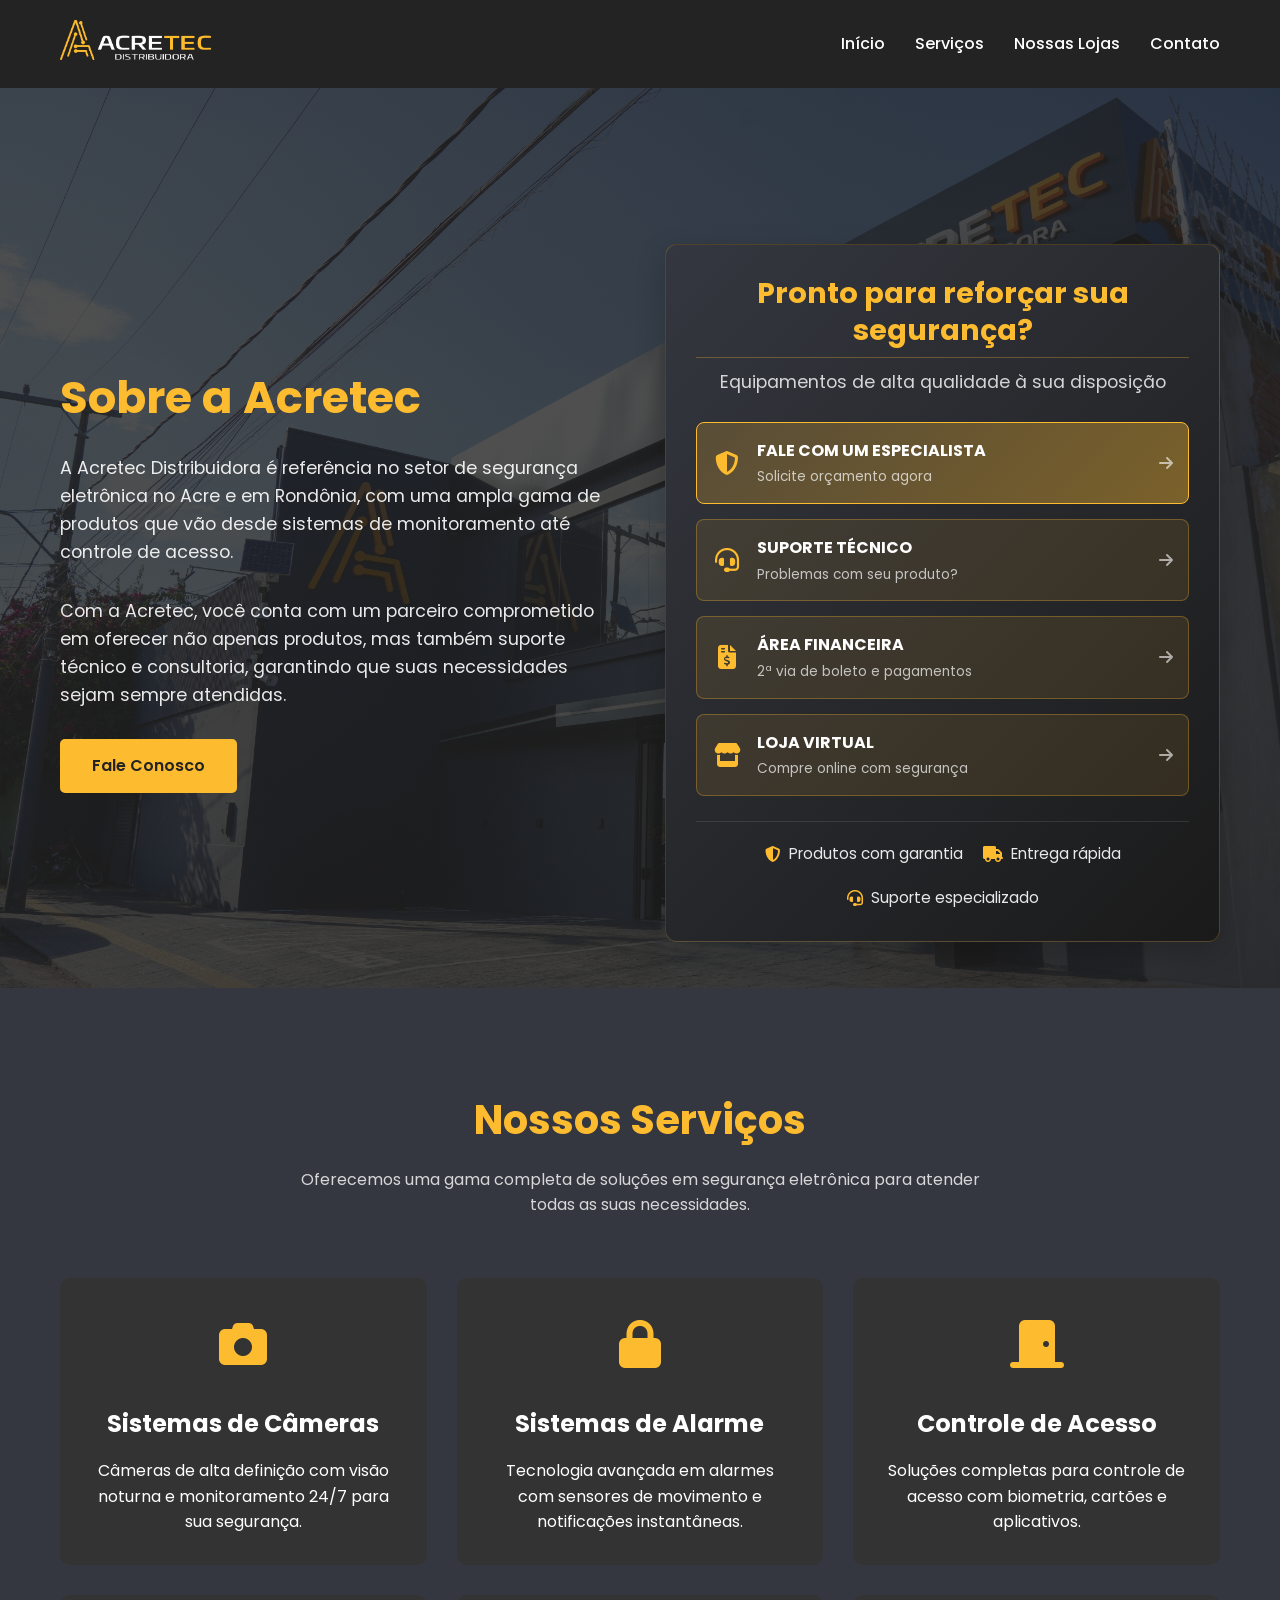
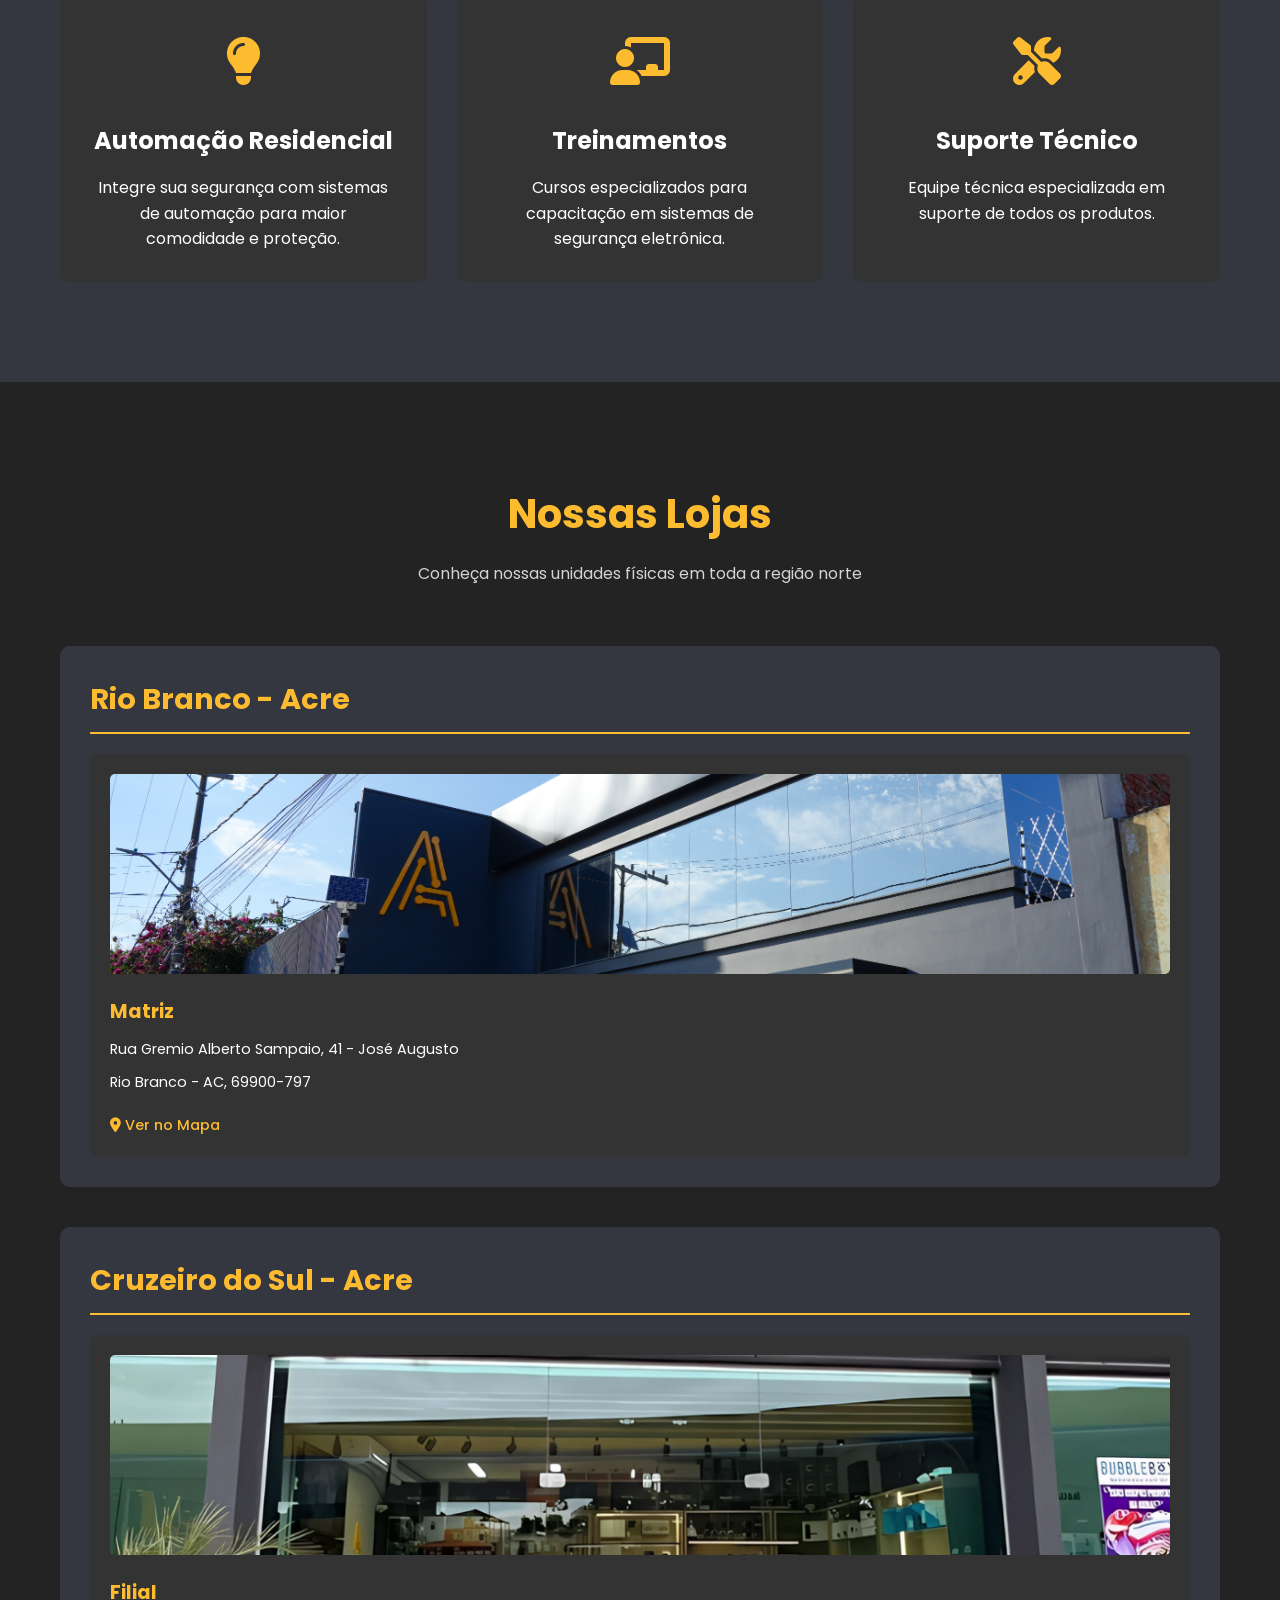
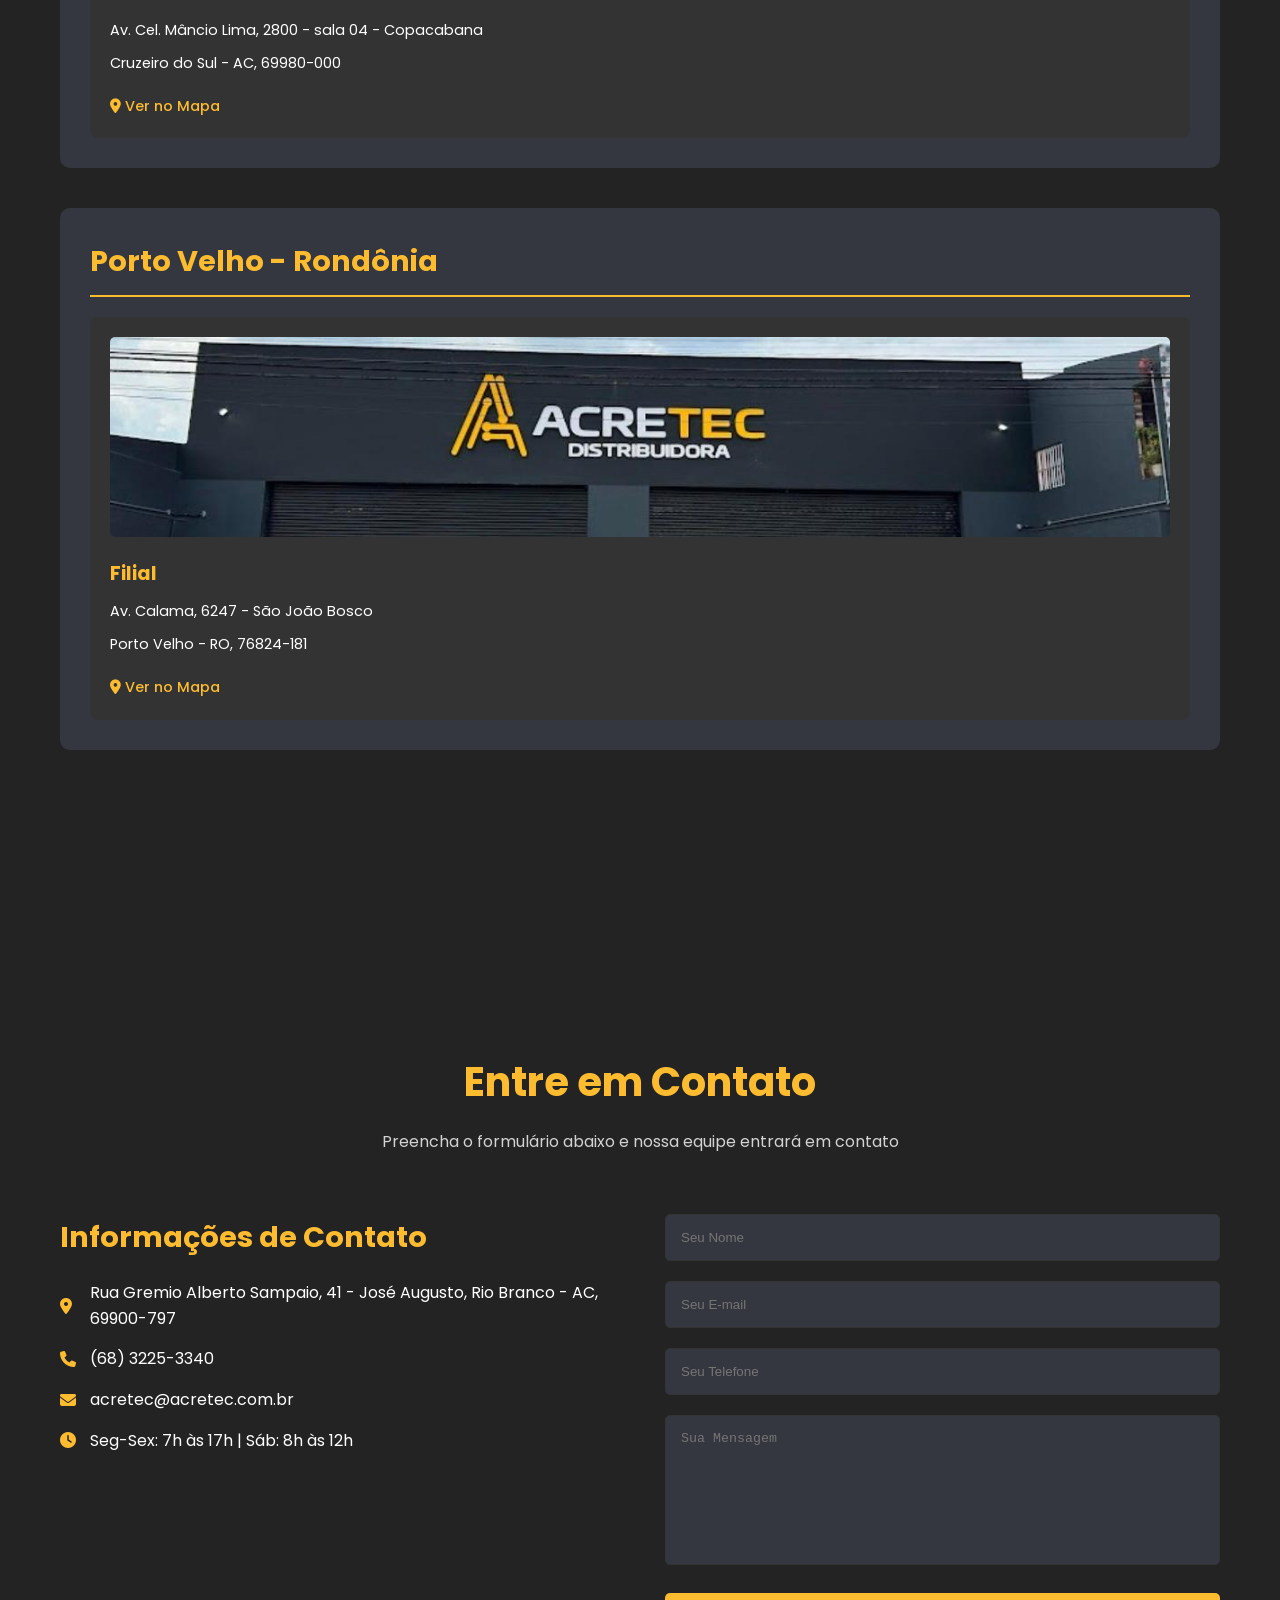
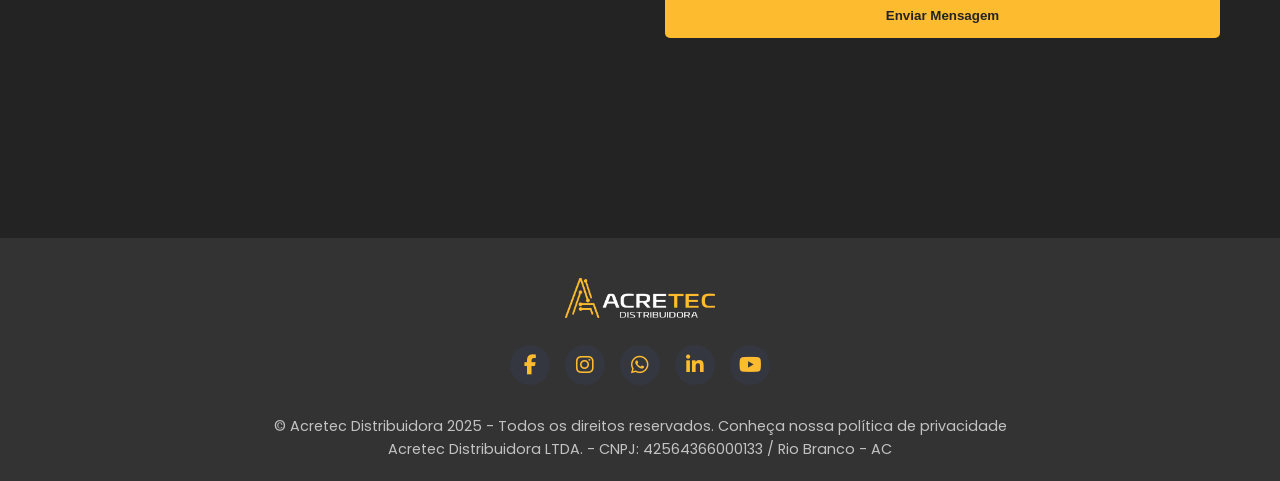
==== commit e0107ca3: "Update index.html" ====
--- a/index.html
+++ b/index.html
@@ -54,7 +54,8 @@
                     <p class="cta-subtitle">Equipamentos de alta qualidade à sua disposição</p>
 
                     <div class="cta-buttons-grid">
-                        <a href="https://wa.link/mc4nez" class="cta-button primary" _ngcontent-ngi-c31="" fxflex=""></span>
+                        <a href="https://wa.link/mc4nez" class="cta-button primary" _ngcontent-ngi-c31=""
+                            fxflex=""></span>
                             <i class="fas fa-shield-alt"></i>
                             <div>
                                 <strong>FALE COM UM ESPECIALISTA</strong>
@@ -196,6 +197,22 @@
                 </div>
 
                 <div class="store-group">
+                    <h3>Cruzeiro do Sul - Acre</h3>
+                    <div class="store-cards">
+                        <div class="store-card">
+                            <img src="./imagem/lojaCzs.png" alt="Loja Cruzeiro do Sul">
+                            <h4>Filial</h4>
+                            <p>Av. Cel. Mâncio Lima, 2800 - sala 04 - Copacabana</p>
+                            <p>Cruzeiro do Sul - AC, 69980-000</p>
+                            <a href="https://www.google.com/maps/place/Av.+Cel.+M%C3%A2ncio+Lima,+2800+-+Copacabana,+Cruzeiro+do+Sul+-+AC,+69980-000,+Brasil"
+                                target="_blank">
+                                <i class="fas fa-map-marker-alt"></i> Ver no Mapa
+                            </a>
+                        </div>
+                    </div>
+                </div>
+
+                <div class="store-group">
                     <h3>Porto Velho - Rondônia</h3>
                     <div class="store-cards">
                         <div class="store-card">
@@ -211,21 +228,7 @@
                     </div>
                 </div>
 
-                <div class="store-group">
-                    <h3>Cruzeiro do Sul - Acre</h3>
-                    <div class="store-cards">
-                        <div class="store-card">
-                            <img src="./imagem/lojaCzs.png" alt="Loja Cruzeiro do Sul">
-                            <h4>Filial</h4>
-                            <p>Av. Cel. Mâncio Lima, 2800 - sala 04 - Copacabana</p>
-                            <p>Cruzeiro do Sul - AC, 69980-000</p>
-                            <a href="https://www.google.com/maps/place/Av.+Cel.+M%C3%A2ncio+Lima,+2800+-+Copacabana,+Cruzeiro+do+Sul+-+AC,+69980-000,+Brasil"
-                                target="_blank">
-                                <i class="fas fa-map-marker-alt"></i> Ver no Mapa
-                            </a>
-                        </div>
-                    </div>
-                </div>
+
             </div>
         </div>
     </section>
@@ -284,7 +287,8 @@
             </div>
 
             <div class="copyright">
-                <p>&copy;  Acretec Distribuidora 2025 - Todos os direitos reservados. Conheça nossa política de privacidade</p>
+                <p>&copy; Acretec Distribuidora 2025 - Todos os direitos reservados. Conheça nossa política de
+                    privacidade</p>
                 <p>Acretec Distribuidora LTDA. - CNPJ: 42564366000133 / Rio Branco - AC</p>
             </div>
         </div>
--- a/style.css
+++ b/style.css
@@ -27,7 +27,6 @@
     padding: 0 20px;
 }
 
-/* Header Styles */
 header {
     background-color: var(--dark);
     padding: 15px 0;
@@ -35,7 +34,7 @@
     top: 0;
     width: 100%;
     z-index: 1000;
-    box-shadow: 0 2px 10px rgba(0, 0, 0, 0.1);
+    box-shadow: 0 2px 10px rgba(0,0,0,0.1);
 }
 
 .header-container {
@@ -56,7 +55,6 @@
     transform: scale(1.05);
 }
 
-/* Navigation */
 nav ul {
     display: flex;
     list-style: none;
@@ -104,12 +102,11 @@
     padding: 5px;
 }
 
-/* Hero Section */
 .hero {
     height: 100vh;
     display: flex;
     align-items: center;
-    background: linear-gradient(rgba(35, 35, 35, 0.8), rgba(35, 35, 35, 0.8)), url('/imagem/LOJA%20RIO%20BRANCO%20-%20AC.JPG');
+    background: linear-gradient(rgba(35, 35, 35, 0.8), rgba(35, 35, 35, 0.8)), url('./lojaRbr.JPG');
     background-size: cover;
     background-position: center;
     padding-top: 80px;
@@ -178,7 +175,6 @@
     color: var(--primary);
 }
 
-/* Buttons */
 .btn {
     display: inline-block;
     background-color: var(--primary);
@@ -214,7 +210,6 @@
     margin-top: 30px;
 }
 
-/* Services Section */
 .services {
     padding: 100px 0;
     background-color: var(--dark-gray);
@@ -267,7 +262,6 @@
     margin-bottom: 15px;
 }
 
-/* Stores Section */
 .stores {
     padding: 100px 0;
     background-color: var(--dark);
@@ -342,7 +336,6 @@
     text-decoration: underline;
 }
 
-/* Links Section */
 .quick-links {
     padding: 60px 0;
     background-color: var(--dark-gray);
@@ -392,7 +385,6 @@
     color: var(--primary);
 }
 
-/* Contact Section */
 .contact {
     padding: 100px 0;
     background-color: var(--dark);
@@ -456,7 +448,6 @@
     border: 1px solid var(--primary);
 }
 
-/* Footer */
 footer {
     background-color: var(--medium-gray);
     padding: 40px 0 20px;
@@ -521,9 +512,7 @@
     margin-top: 20px;
 }
 
-/* Responsive Design */
 @media (max-width: 992px) {
-
     .hero-content,
     .contact-container {
         grid-template-columns: 1fr;
@@ -539,19 +528,19 @@
     body {
         padding-top: 70px;
     }
-
+    
     header {
         padding: 15px 0;
     }
-
+    
     .logo img {
         height: 40px;
     }
-
+    
     .mobile-menu-btn {
         display: block;
     }
-
+    
     nav ul {
         position: fixed;
         top: 70px;
@@ -565,37 +554,37 @@
         z-index: 1001;
         overflow-y: auto;
     }
-
+    
     nav ul.show {
         left: 0;
     }
-
+    
     nav ul li {
         margin: 15px 0;
         border-bottom: 1px solid var(--medium-gray);
         padding-bottom: 10px;
     }
-
+    
     nav ul li a {
         font-size: 1.1rem;
         display: block;
         padding: 10px 0;
     }
-
+    
     .about-text h1 {
         font-size: 2.2rem;
     }
-
+    
     .btn-group {
         flex-direction: column;
     }
-
+    
     .hero {
         height: auto;
         min-height: 100vh;
         padding: 100px 0 50px;
     }
-
+    
     .services-grid,
     .store-cards {
         grid-template-columns: 1fr;
@@ -606,16 +595,16 @@
     body {
         padding-top: 0;
     }
-
+    
     header {
         position: static;
         padding: 20px 0;
     }
-
+    
     .mobile-menu-btn {
         display: none;
     }
-
+    
     nav ul {
         position: static;
         width: auto;
@@ -625,7 +614,7 @@
         background: transparent;
         display: flex;
     }
-
+    
     nav ul li {
         margin: 0 0 0 30px;
         border: none;
@@ -633,7 +622,278 @@
     }
 }
 
-/* Estilo para a seção de compra */
+.purchase-cta {
+    background-color: var(--dark-gray);
+    padding: 30px;
+    border-radius: 12px;
+    box-shadow: 0 10px 30px rgba(0, 0, 0, 0.2);
+    border: 1px solid rgba(253, 187, 48, 0.2);
+}
+
+.purchase-cta h3 {
+    color: var(--primary);
+    font-size: 1.8rem;
+    margin-bottom: 10px;
+    text-align: center;
+}
+
+.cta-subtitle {
+    color: rgba(255, 255, 255, 0.8);
+    text-align: center;
+    margin-bottom: 25px;
+    font-size: 1.1rem;
+}
+
+.store-buttons {
+    display: flex;
+    flex-direction: column;
+    gap: 15px;
+    margin-bottom: 25px;
+}
+
+.store-btn {
+    display: flex;
+    align-items: center;
+    justify-content: space-between;
+    background-color: rgba(253, 187, 48, 0.1);
+    border: 1px solid rgba(253, 187, 48, 0.3);
+    padding: 15px 20px;
+    border-radius: 8px;
+    color: white;
+    text-decoration: none;
+    transition: all 0.3s ease;
+}
+
+.store-btn:hover {
+    background-color: rgba(253, 187, 48, 0.2);
+    transform: translateY(-3px);
+    box-shadow: 0 5px 15px rgba(253, 187, 48, 0.2);
+}
+
+.store-btn i:first-child {
+    font-size: 1.5rem;
+    color: var(--primary);
+    margin-right: 15px;
+}
+
+.store-btn i:last-child {
+    color: rgba(255, 255, 255, 0.6);
+    transition: all 0.3s ease;
+}
+
+.store-btn:hover i:last-child {
+    color: var(--primary);
+    transform: translateX(3px);
+}
+
+.store-btn div {
+    flex-grow: 1;
+}
+
+.store-btn strong {
+    display: block;
+    font-size: 1.1rem;
+    margin-bottom: 3px;
+}
+
+.store-btn span {
+    display: block;
+    font-size: 0.85rem;
+    color: rgba(255, 255, 255, 0.7);
+}
+
+.cta-benefits {
+    display: flex;
+    justify-content: space-around;
+    flex-wrap: wrap;
+    gap: 15px;
+    padding-top: 15px;
+    border-top: 1px solid rgba(255, 255, 255, 0.1);
+}
+
+.benefit-item {
+    display: flex;
+    align-items: center;
+    gap: 8px;
+    color: rgba(255, 255, 255, 0.8);
+    font-size: 0.9rem;
+}
+
+.benefit-item i {
+    color: var(--primary);
+    font-size: 1rem;
+}
+
+@media (max-width: 768px) {
+    .purchase-cta h3 {
+        font-size: 1.5rem;
+    }
+    
+    .store-btn {
+        padding: 12px 15px;
+    }
+    
+    .cta-benefits {
+        flex-direction: column;
+        align-items: center;
+        gap: 10px;
+    }
+}
+
+.action-section {
+    background-color: var(--dark-gray);
+    padding: 25px;
+    border-radius: 8px;
+    margin-top: 20px;
+}
+
+.action-section h3 {
+    color: var(--primary);
+    font-size: 1.3rem;
+    margin-bottom: 15px;
+    border-bottom: 1px solid rgba(253, 187, 48, 0.3);
+    padding-bottom: 8px;
+}
+
+.action-links {
+    display: flex;
+    flex-direction: column;
+    gap: 12px;
+}
+
+.action-links a {
+    color: var(--light);
+    text-decoration: none;
+    transition: all 0.3s ease;
+    display: flex;
+    align-items: center;
+    padding: 8px 10px;
+    border-radius: 4px;
+}
+
+.action-links a:hover {
+    background-color: rgba(253, 187, 48, 0.1);
+    color: var(--primary);
+    transform: translateX(5px);
+}
+
+.action-links a i {
+    margin-right: 10px;
+    width: 20px;
+    text-align: center;
+    color: var(--primary);
+}
+
+.quick-links-section {
+    background-color: var(--dark-gray);
+    padding: 30px;
+    border-radius: 12px;
+    margin-top: 20px;
+}
+
+.quick-links-title {
+    color: var(--primary);
+    font-size: 1.5rem;
+    margin-bottom: 20px;
+    text-align: center;
+    position: relative;
+}
+
+.quick-links-title::after {
+    content: '';
+    display: block;
+    width: 60px;
+    height: 3px;
+    background: var(--primary);
+    margin: 10px auto 0;
+}
+
+.quick-links-grid {
+    display: grid;
+    grid-template-columns: repeat(auto-fit, minmax(250px, 1fr));
+    gap: 15px;
+}
+
+.quick-link-card {
+    display: flex;
+    align-items: center;
+    background-color: var(--medium-gray);
+    padding: 15px;
+    border-radius: 8px;
+    color: white;
+    text-decoration: none;
+    transition: all 0.3s ease;
+    border-left: 3px solid transparent;
+}
+
+.quick-link-card:hover {
+    transform: translateY(-3px);
+    box-shadow: 0 5px 15px rgba(0, 0, 0, 0.2);
+    border-left: 3px solid var(--primary);
+}
+
+.quick-link-card.highlight {
+    background: linear-gradient(135deg, rgba(253, 187, 48, 0.1) 0%, rgba(35, 35, 35, 0.8) 100%);
+    border-left: 3px solid var(--primary);
+}
+
+.quick-link-card.highlight:hover {
+    background: linear-gradient(135deg, rgba(253, 187, 48, 0.2) 0%, rgba(35, 35, 35, 0.9) 100%);
+}
+
+.quick-link-icon {
+    font-size: 1.5rem;
+    color: var(--primary);
+    margin-right: 15px;
+    width: 40px;
+    height: 40px;
+    display: flex;
+    align-items: center;
+    justify-content: center;
+}
+
+.quick-link-content {
+    flex-grow: 1;
+}
+
+.quick-link-content h4 {
+    font-size: 1rem;
+    margin-bottom: 5px;
+    color: white;
+}
+
+.quick-link-content p {
+    font-size: 0.85rem;
+    color: rgba(255, 255, 255, 0.7);
+    margin-bottom: 0;
+}
+
+.quick-link-badge {
+    display: inline-block;
+    background-color: #4CAF50;
+    color: white;
+    font-size: 0.7rem;
+    padding: 2px 8px;
+    border-radius: 10px;
+    margin-top: 5px;
+}
+
+.quick-link-arrow {
+    color: rgba(255, 255, 255, 0.5);
+    transition: all 0.3s ease;
+}
+
+.quick-link-card:hover .quick-link-arrow {
+    color: var(--primary);
+    transform: translateX(3px);
+}
+
+@media (max-width: 768px) {
+    .quick-links-grid {
+        grid-template-columns: 1fr;
+    }
+}
+
 .purchase-cta {
     background: linear-gradient(135deg, #34373f 0%, #1a1a1a 100%);
     padding: 30px;
@@ -754,19 +1014,19 @@
     .purchase-cta h3 {
         font-size: 1.5rem;
     }
-
+    
     .cta-button {
         padding: 12px;
     }
-
+    
     .cta-button strong {
         font-size: 0.9rem;
     }
-
+    
     .cta-button span {
         font-size: 0.8rem;
     }
-
+    
     .cta-benefits {
         flex-direction: column;
         align-items: center;
@@ -789,13 +1049,8 @@
 }
 
 @keyframes fa-spin {
-    0% {
-        transform: rotate(0deg);
-    }
-
-    100% {
-        transform: rotate(359deg);
-    }
+    0% { transform: rotate(0deg); }
+    100% { transform: rotate(359deg); }
 }
 
 button:disabled {
@@ -803,455 +1058,11 @@
     cursor: not-allowed;
 }
 
-/* Estilo para o feedback */
 #formFeedback {
     transition: all 0.3s ease;
 }
 
-/* Estilo para o botão durante o envio */
 button[disabled] {
     opacity: 0.7;
     cursor: not-allowed;
 }
-
-/* Evaluation Form Styles */
-.evaluation-form {
-    background-color: var(--dark-gray);
-    padding: 40px;
-    border-radius: 10px;
-    margin: 40px 0;
-}
-
-.form-section {
-    margin-bottom: 30px;
-    padding-bottom: 20px;
-    border-bottom: 1px solid var(--medium-gray);
-}
-
-.form-section:last-child {
-    border-bottom: none;
-}
-
-.form-section h2 {
-    color: var(--primary);
-    font-size: 1.8rem;
-    margin-bottom: 15px;
-}
-
-.rating-item {
-    margin-bottom: 25px;
-}
-
-.item-label {
-    display: block;
-    margin-bottom: 10px;
-    font-weight: 500;
-    font-size: 1.1rem;
-}
-
-.rating-scale {
-    display: flex;
-    justify-content: space-between;
-    margin-bottom: 10px;
-    font-size: 0.9rem;
-    color: rgba(255, 255, 255, 0.7);
-}
-
-.rating-options {
-    display: flex;
-    justify-content: space-between;
-}
-
-.rating-option {
-    display: flex;
-    flex-direction: column;
-    align-items: center;
-}
-
-.rating-option input {
-    display: none;
-}
-
-.rating-option label {
-    width: 50px;
-    height: 50px;
-    border: 2px solid var(--medium-gray);
-    border-radius: 50%;
-    display: flex;
-    align-items: center;
-    justify-content: center;
-    cursor: pointer;
-    font-weight: bold;
-    transition: all 0.2s ease;
-    background-color: var(--dark);
-}
-
-.rating-option input:checked+label {
-    background: var(--primary);
-    color: var(--dark);
-    border-color: var(--primary);
-}
-
-.rating-option label:hover {
-    border-color: var(--primary);
-}
-
-textarea {
-    width: 100%;
-    padding: 15px;
-    background-color: var(--dark-gray);
-    border: 1px solid var(--medium-gray);
-    border-radius: 5px;
-    color: var(--light);
-    resize: vertical;
-    min-height: 120px;
-    margin-top: 10px;
-}
-
-textarea:focus {
-    outline: none;
-    border-color: var(--primary);
-}
-
-.optional {
-    color: rgba(255, 255, 255, 0.6);
-    font-style: italic;
-    font-size: 0.9em;
-}
-
-.submit-btn {
-    background-color: var(--primary);
-    color: var(--dark);
-    border: none;
-    padding: 15px 40px;
-    border-radius: 5px;
-    font-size: 1.1rem;
-    font-weight: 600;
-    cursor: pointer;
-    display: block;
-    margin: 30px auto 10px;
-    transition: all 0.3s ease;
-}
-
-.submit-btn:hover {
-    background-color: transparent;
-    color: var(--primary);
-    border: 2px solid var(--primary);
-}
-
-.thank-you {
-    display: none;
-    text-align: center;
-    padding: 40px;
-    background: var(--dark);
-    border-radius: 10px;
-    margin-top: 20px;
-}
-
-.thank-you h2 {
-    color: var(--primary);
-    margin-bottom: 15px;
-}
-
-.info-section input {
-    width: 100%;
-    padding: 15px;
-    margin-bottom: 20px;
-    background-color: var(--dark-gray);
-    border: 1px solid var(--medium-gray);
-    border-radius: 5px;
-    color: var(--light);
-}
-
-* {
-    margin: 0;
-    padding: 0;
-    box-sizing: border-box;
-}
-
-body {
-    font-family: 'Poppins', sans-serif;
-    background-color: var(--dark-gray);
-    color: var(--light);
-    line-height: 1.6;
-}
-
-.container {
-    width: 90%;
-    max-width: 1200px;
-    margin: 0 auto;
-}
-
-.header-container {
-    display: flex;
-    justify-content: space-between;
-    align-items: center;
-    padding: 20px 0;
-}
-
-.logo img {
-    height: 50px;
-}
-
-nav ul {
-    list-style: none;
-    display: flex;
-    gap: 20px;
-}
-
-nav ul li a {
-    color: var(--light);
-    text-decoration: none;
-    font-weight: 500;
-}
-
-nav ul li a:hover {
-    color: var(--primary);
-}
-
-.mobile-menu-btn {
-    display: none;
-    background: none;
-    border: none;
-    color: var(--light);
-    font-size: 1.5rem;
-    cursor: pointer;
-}
-
-.section-title {
-    text-align: center;
-    margin-bottom: 40px;
-}
-
-.section-title h2 {
-    font-size: 2.5rem;
-    margin-bottom: 10px;
-}
-
-.section-title p {
-    font-size: 1.0rem;
-    color: #ccc;
-}
-
-.evaluation-form {
-    background-color: var(--medium-gray);
-    padding: 30px;
-    border-radius: 10px;
-    box-shadow: 0 4px 10px rgba(0, 0, 0, 0.3);
-}
-
-.tab-content {
-    display: none;
-}
-
-.tab-content.active {
-    display: block;
-}
-
-.form-section {
-    margin-bottom: 30px;
-}
-
-.form-section h2 {
-    font-size: 1.8rem;
-    margin-bottom: 20px;
-}
-
-select,
-input[type="text"],
-input[type="tel"],
-textarea {
-    width: 100%;
-    padding: 15px;
-    margin-bottom: 20px;
-    background-color: var(--dark-gray);
-    border: 1px solid var(--medium-gray);
-    border-radius: 5px;
-    color: var(--light);
-    font-family: 'Poppins', sans-serif;
-    font-size: 1rem;
-}
-
-select {
-    appearance: none;
-    background-image: url('data:image/svg+xml;utf8,<svg fill="white" height="24" viewBox="0 0 24 24" width="24" xmlns="http://www.w3.org/2000/svg"><path d="M7 10l5 5 5-5z"/><path d="M0 0h24v24H0z" fill="none"/></svg>');
-    background-repeat: no-repeat;
-    background-position: right 10px top 50%;
-}
-
-select:focus,
-input[type="text"]:focus,
-input[type="tel"]:focus,
-textarea:focus {
-    outline: none;
-    border-color: var(--primary);
-}
-
-select option[disabled] {
-    color: rgba(255, 255, 255, 0.5);
-}
-
-input[type="text"]::placeholder,
-input[type="tel"]::placeholder,
-textarea::placeholder {
-    color: rgba(255, 255, 255, 0.5);
-}
-
-.rating-item {
-    margin-bottom: 20px;
-}
-
-.item-label {
-    display: block;
-    font-size: 1.1rem;
-    margin-bottom: 10px;
-}
-
-.rating-scale {
-    display: flex;
-    justify-content: space-between;
-    font-size: 0.9rem;
-    color: #ccc;
-    margin-bottom: 10px;
-}
-
-.rating-options {
-    display: flex;
-    gap: 10px;
-}
-
-.rating-option {
-    display: flex;
-    flex-direction: column;
-    align-items: center;
-}
-
-.rating-option input {
-    margin-bottom: 5px;
-}
-
-.submit-btn,
-.next-btn,
-.prev-btn {
-    background-color: var(--primary);
-    color: var(--light);
-    padding: 15px 30px;
-    border: none;
-    border-radius: 5px;
-    cursor: pointer;
-    font-size: 1rem;
-    font-family: 'Poppins', sans-serif;
-    display: inline-flex;
-    align-items: center;
-    gap: 10px;
-    margin-top: 20px;
-    margin-right: 10px;
-}
-
-.prev-btn {
-    background-color: var(--medium-gray);
-}
-
-.submit-btn:hover,
-.next-btn:hover,
-.prev-btn:hover {
-    opacity: 0.9;
-}
-
-.submit-btn:disabled {
-    background-color: #555;
-    cursor: not-allowed;
-}
-
-.thank-you {
-    display: none;
-    text-align: center;
-    margin-top: 20px;
-}
-
-.thank-you h2 {
-    font-size: 2rem;
-    margin-bottom: 10px;
-}
-
-.thank-you p {
-    font-size: 1.1rem;
-    color: #ccc;
-}
-
-footer {
-    background-color: var(--dark-gray);
-    padding: 20px 0;
-    margin-top: 40px;
-}
-
-.footer-logo img {
-    height: 40px;
-}
-
-.social-links {
-    display: flex;
-    justify-content: center;
-    gap: 20px;
-    margin: 20px 0;
-}
-
-.social-links a {
-    color: var(--light);
-    font-size: 1.5rem;
-}
-
-.social-links a:hover {
-    color: var(--primary);
-}
-
-.copyright {
-    text-align: center;
-    font-size: 0.9rem;
-    color: #ccc;
-}
-
-@media (max-width: 768px) {
-    .mobile-menu-btn {
-        display: block;
-    }
-
-    nav ul {
-        display: none;
-        flex-direction: column;
-        position: absolute;
-        top: 80px;
-        left: 0;
-        width: 100%;
-        background-color: var(--dark-gray);
-        padding: 20px;
-    }
-
-    nav ul.show {
-        display: flex;
-    }
-
-    .submit-btn,
-    .next-btn,
-    .prev-btn {
-        width: 100%;
-        justify-content: center;
-        margin-bottom: 10px;
-    }
-}
-
-.rating-scale {
-    display: flex;
-    justify-content: space-between;
-    margin-bottom: 10px;
-    font-size: 14px;
-}
-.rating-options {
-    display: flex;
-    gap: 10px;
-}
-.rating-option {
-    display: flex;
-    align-items: center;
-    gap: 5px;
-}
